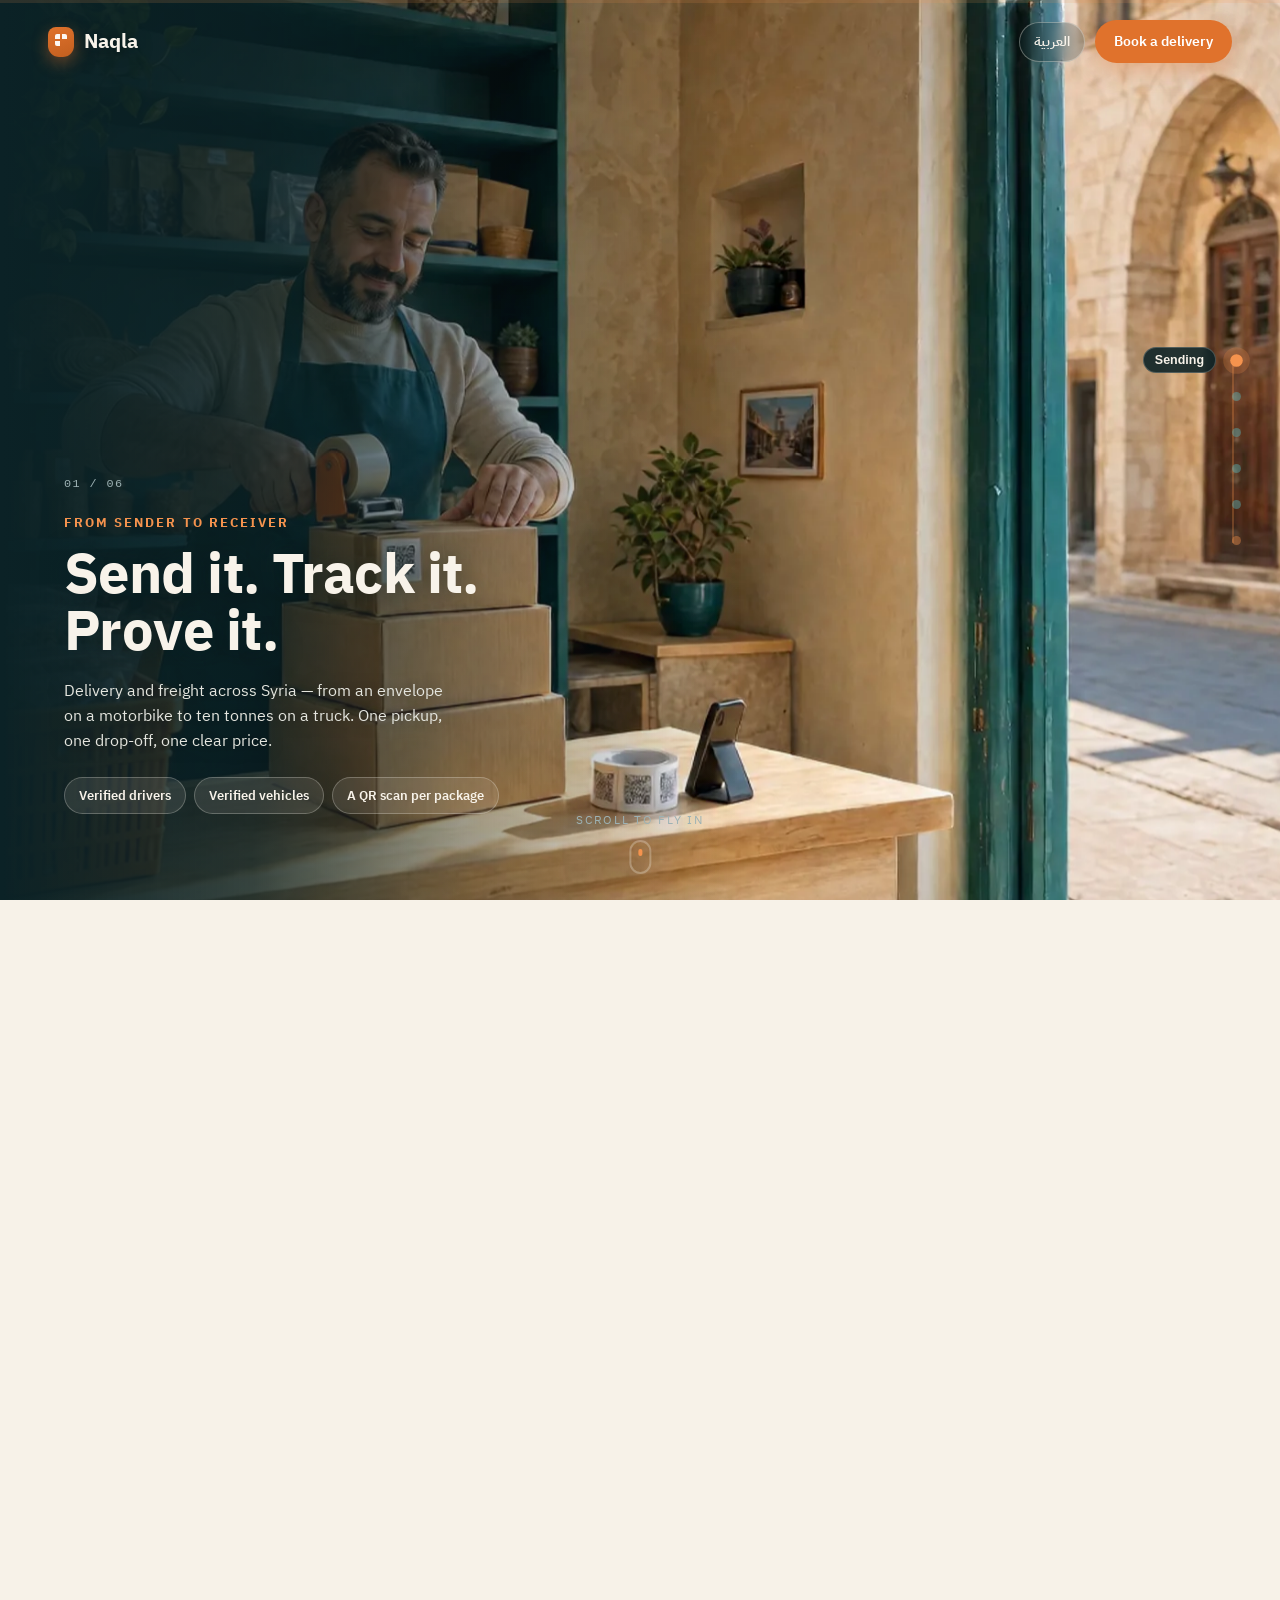
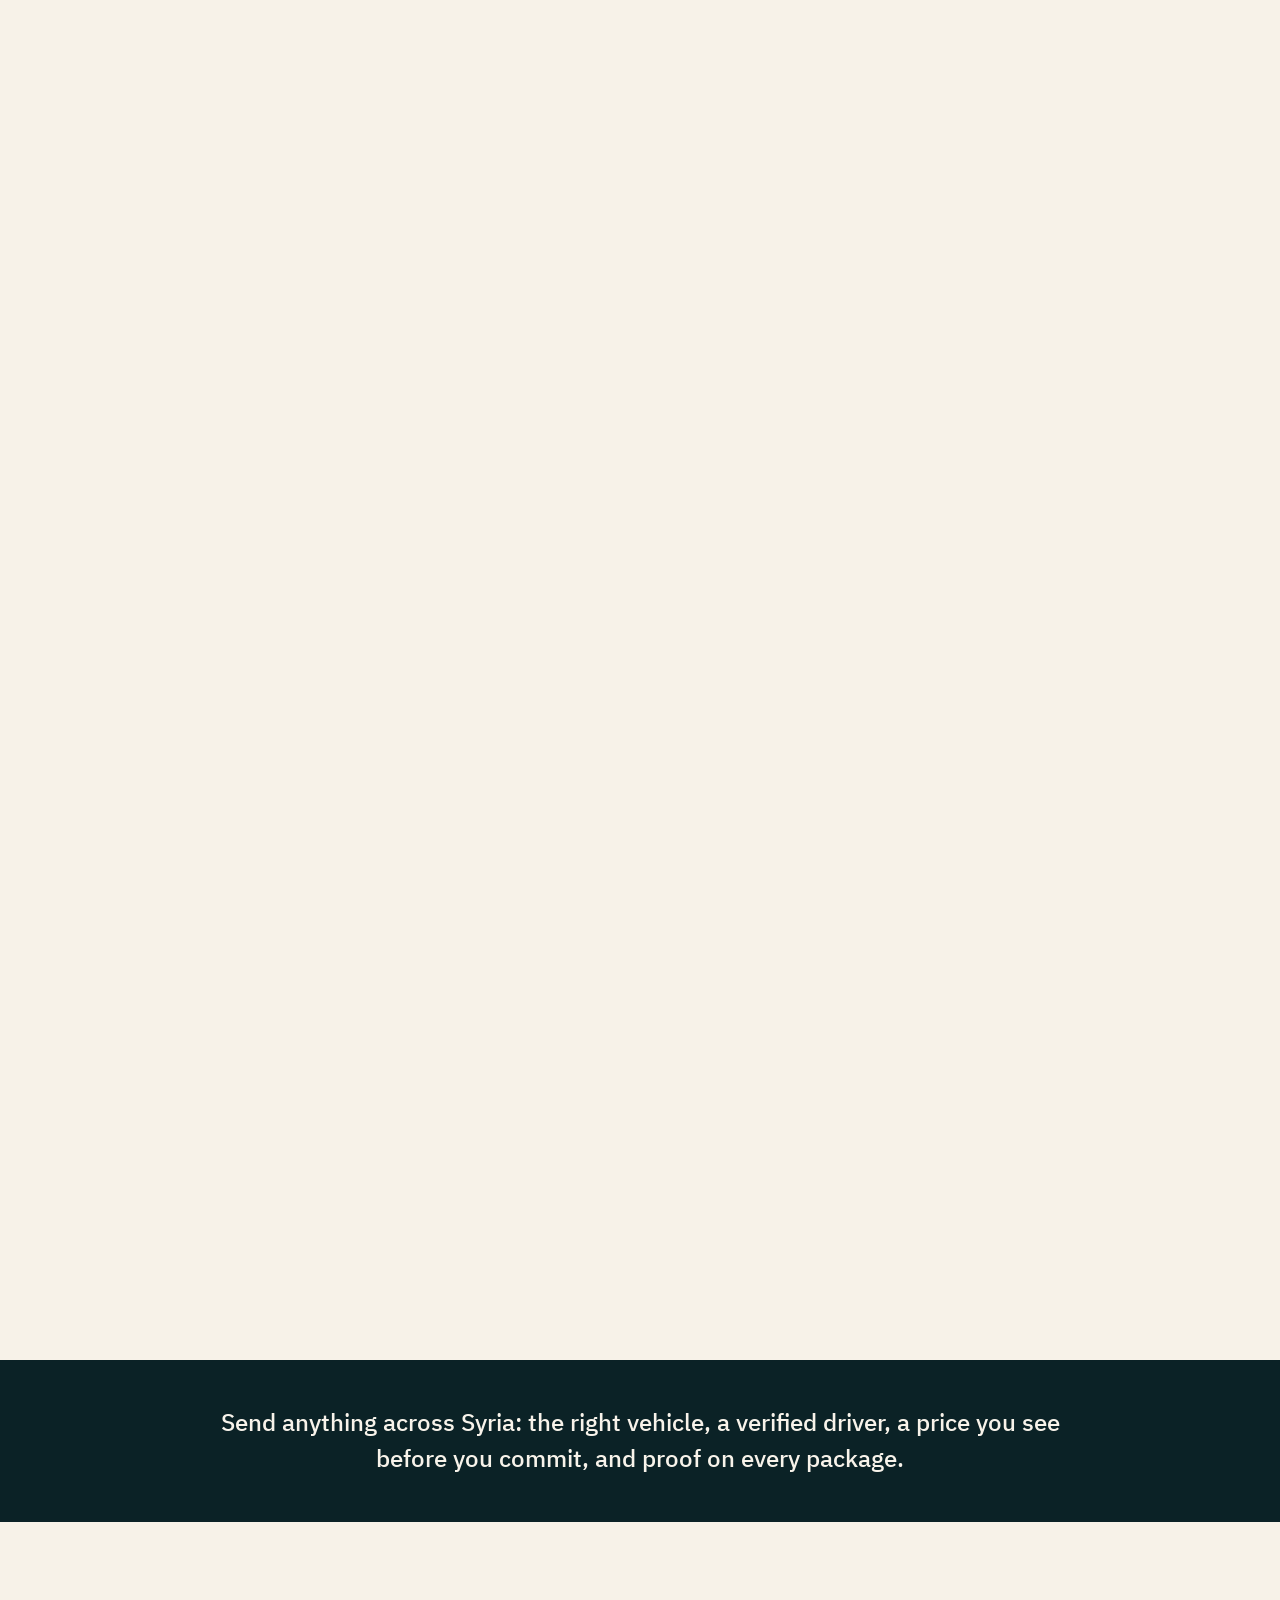
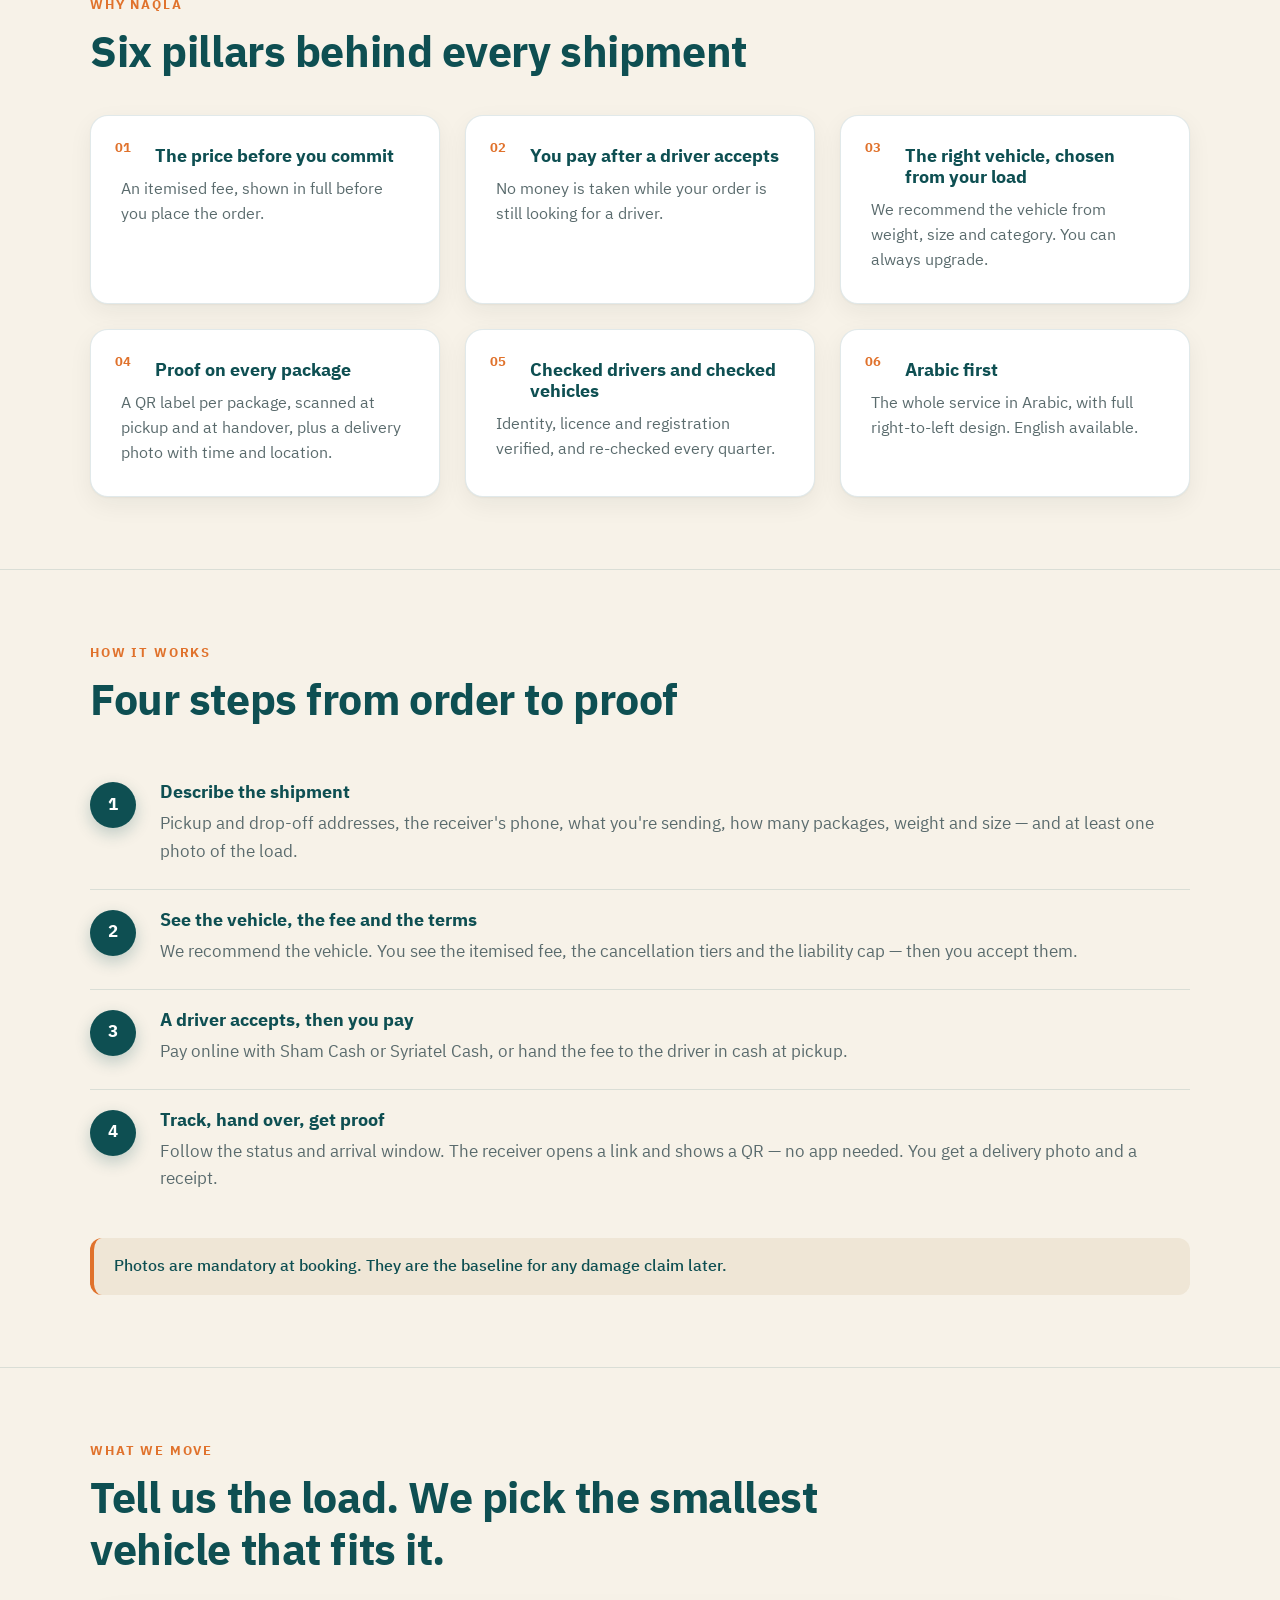
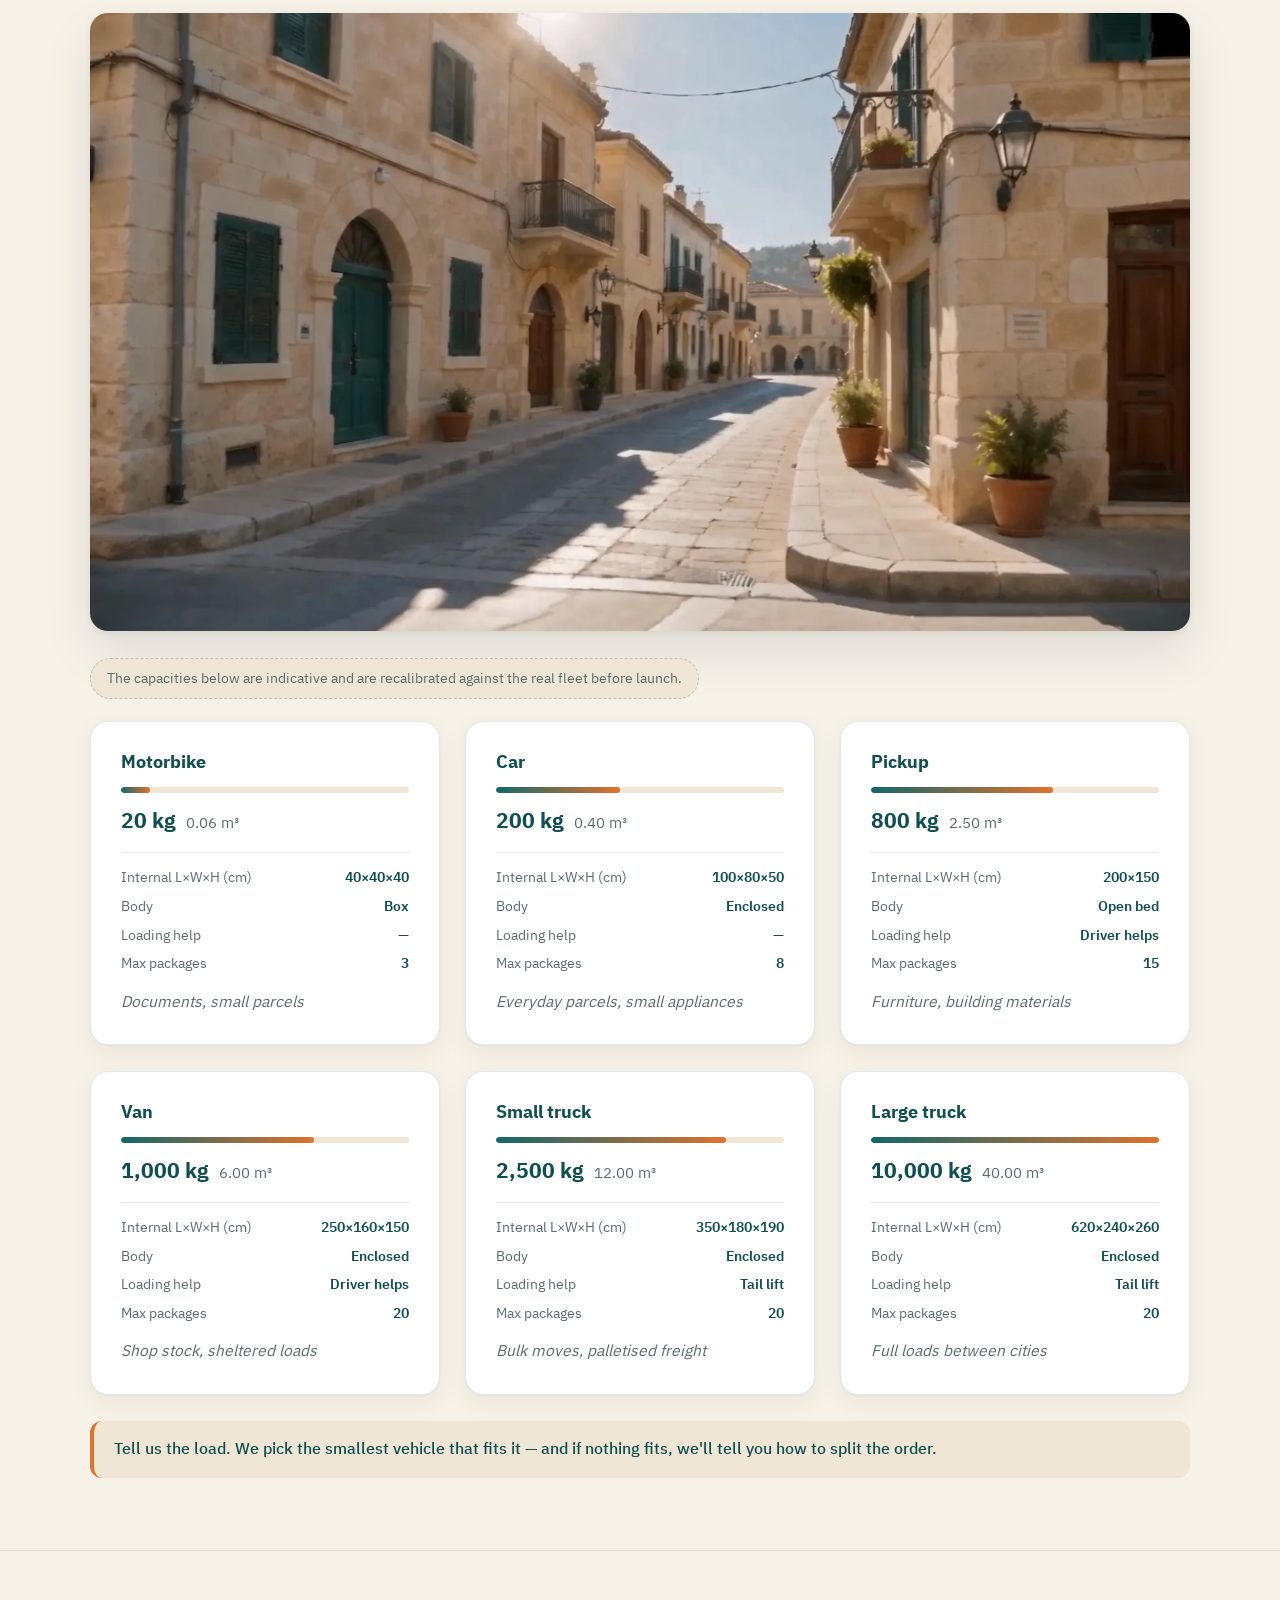
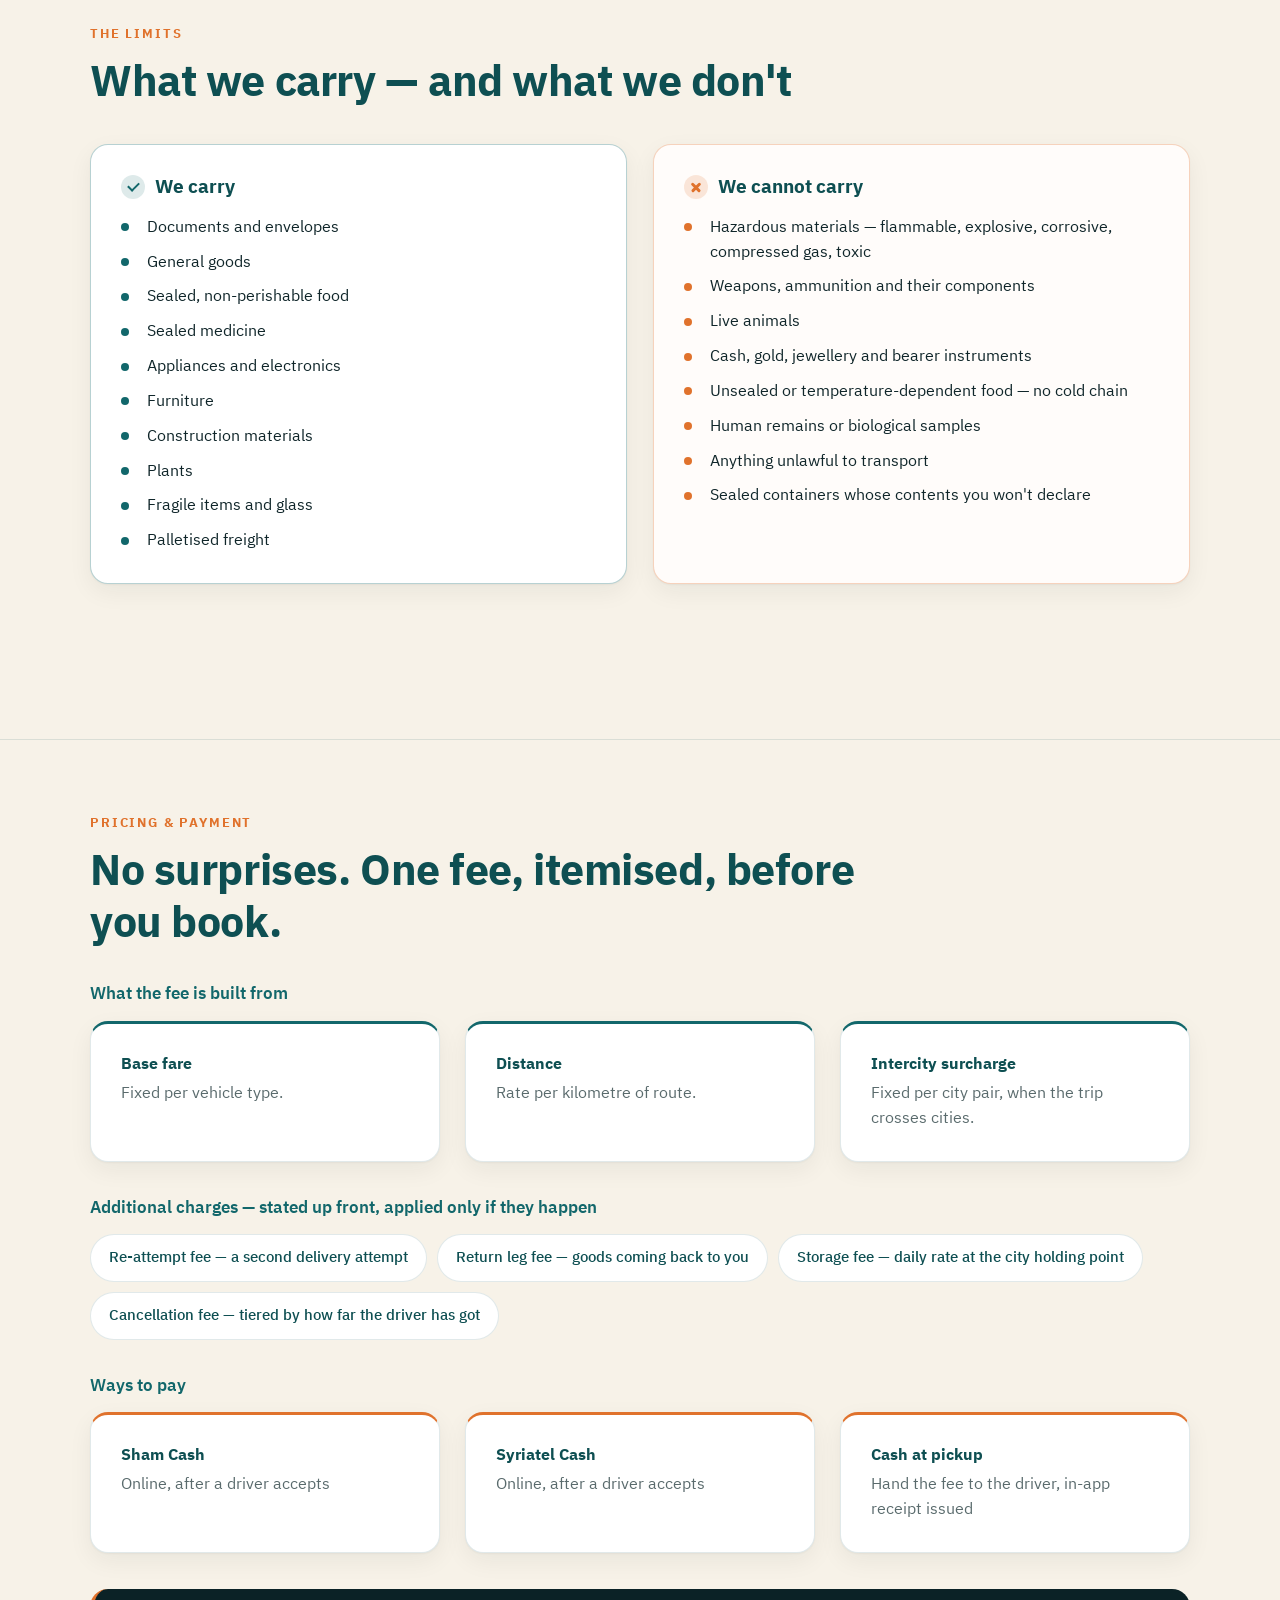
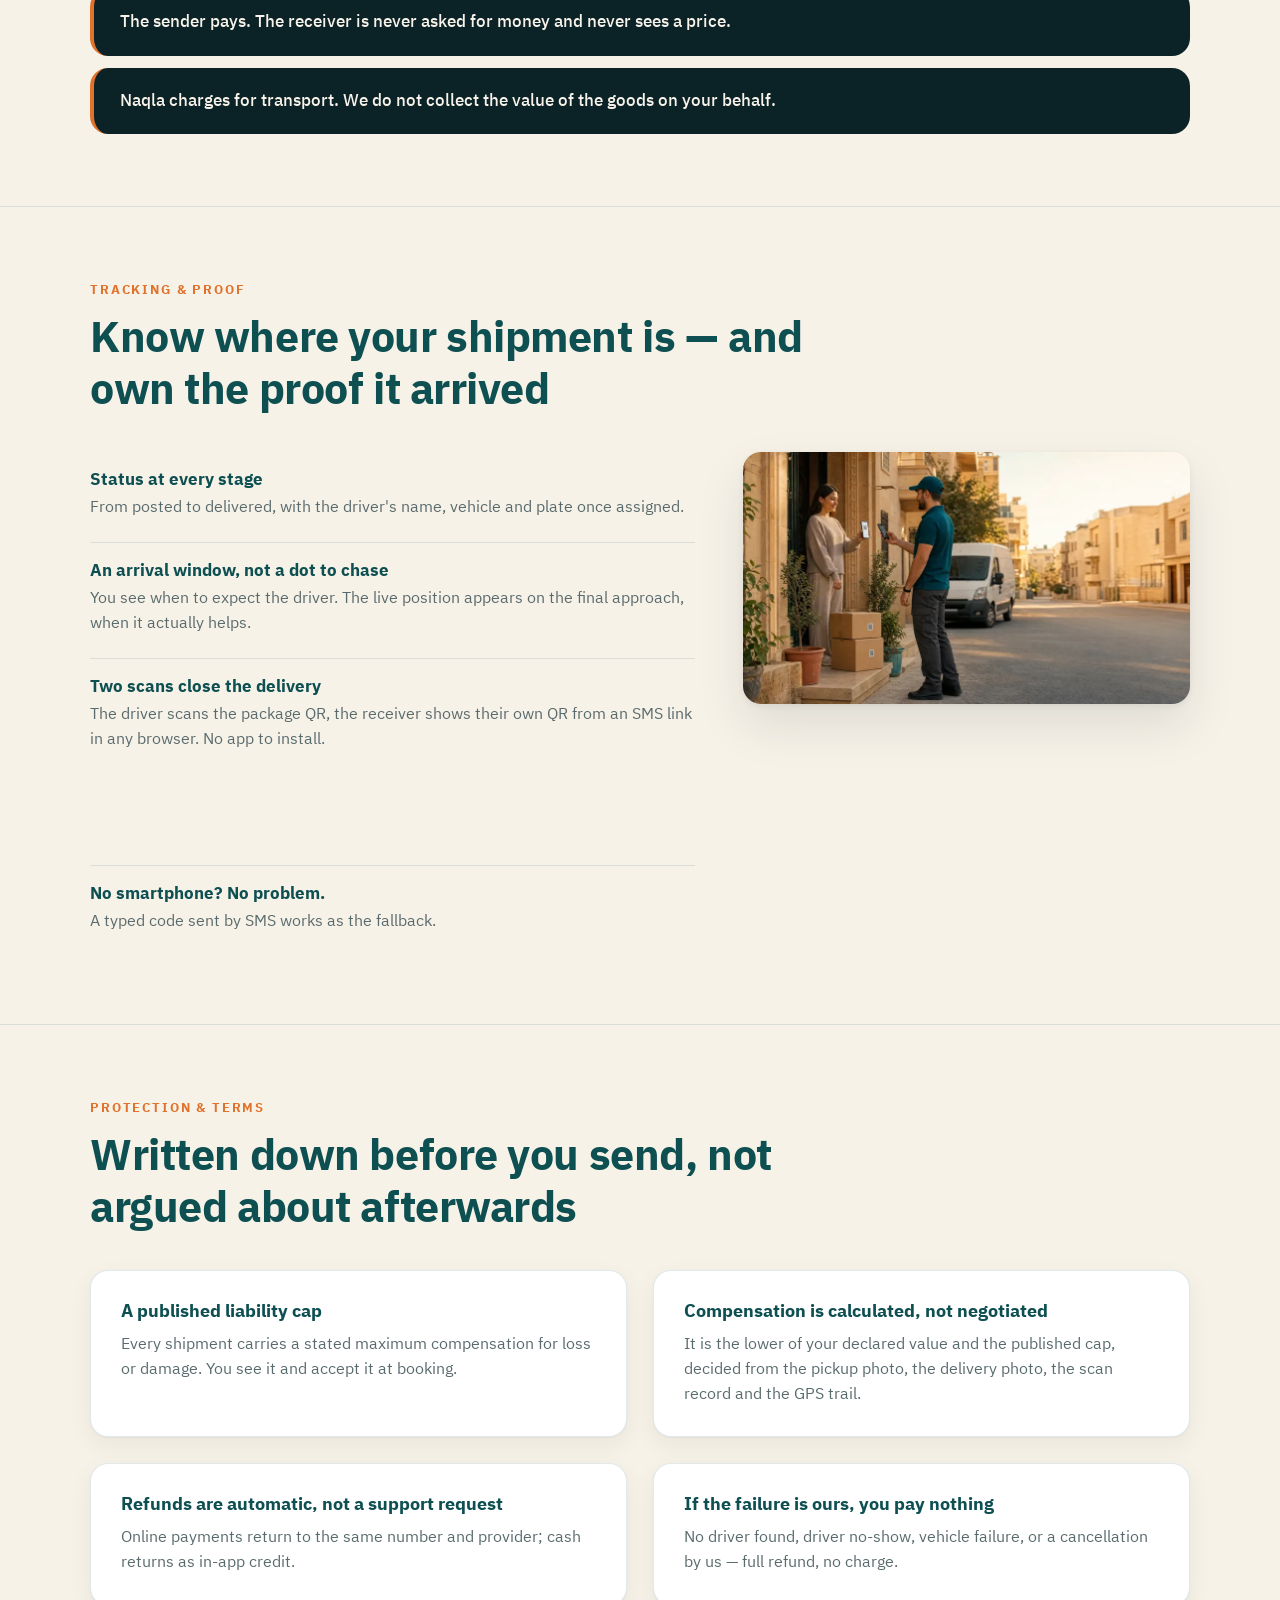
==== en/index.html @ bca96ea9 "Naqla landing page: scroll-scrubbed camera flight, ar + en Replaces the previous contents of this re" ====
<!doctype html>
<html lang="en" dir="ltr">
<head>
<meta charset="utf-8">
<meta name="viewport" content="width=device-width, initial-scale=1, viewport-fit=cover">
<title>Naqla — Delivery &amp; Freight Across Syria</title>
<meta name="description" content="Book a verified driver and the right vehicle for your load. Clear price before you commit, QR proof on every package, delivery inside the city and between cities.">
<meta name="keywords" content="delivery Syria, shipping Damascus Aleppo, freight Syria, truck rental delivery">
<meta name="theme-color" content="#0B2226">
<link rel="icon" href="../assets/img/favicon.svg" type="image/svg+xml">
<link rel="apple-touch-icon" href="../assets/img/og.jpg">
<link rel="canonical" href="https://naqla.sy/en/">
<link rel="alternate" hreflang="ar" href="https://naqla.sy/">
<link rel="alternate" hreflang="en" href="https://naqla.sy/en/">
<link rel="alternate" hreflang="x-default" href="https://naqla.sy/">
<meta property="og:type" content="website">
<meta property="og:locale" content="en_US">
<meta property="og:title" content="Naqla — Delivery &amp; Freight Across Syria">
<meta property="og:description" content="Book a verified driver and the right vehicle for your load. Clear price before you commit, QR proof on every package, delivery inside the city and between cities.">
<meta property="og:image" content="https://naqla.sy/assets/img/og.jpg">
<meta property="og:url" content="https://naqla.sy/en/">
<meta name="twitter:card" content="summary_large_image">
<link rel="preconnect" href="https://fonts.googleapis.com">
<link rel="preconnect" href="https://fonts.gstatic.com" crossorigin>
<link href="https://fonts.googleapis.com/css2?family=IBM+Plex+Sans+Arabic:wght@400;500;600;700&display=swap" rel="stylesheet">
<link rel="stylesheet" href="../assets/css/site.css?v=02b7963d">
</head>
<body>
<a class="skip" href="#details">Skip to details</a>

<header class="site-head">
  <a class="site-brand" href="#top">
    <span class="site-brand__mark" aria-hidden="true"></span>
    <span class="site-brand__name">Naqla</span>
  </a>
  <p class="site-head__actions">
    <a class="lang lang--head" href="../" lang="ar" hreflang="ar">العربية</a>
    <a class="btn btn--sm btn--accent" href="#book">Book a delivery</a>
  </p>
</header>

<div id="top"></div>
<div id="world" class="world"></div>

<main id="details">
  <p class="tagline"><span>Send anything across Syria: the right vehicle, a verified driver, a price you see before you commit, and proof on every package.</span></p>

    <section class="s s--pillars" id="pillars" aria-labelledby="pillars-title">
      <div class="wrap">
        
      <header class="s-head reveal">
        <span class="s-kicker">Why Naqla</span>
        <h2 class="s-title" id="pillars-title">Six pillars behind every shipment</h2>
      </header>
        <ol class="grid grid--3 pillars">
          
          <li class="card pillar reveal" style="--i:0">
            <span class="pillar__n">01</span>
            <h3>The price before you commit</h3>
            <p>An itemised fee, shown in full before you place the order.</p>
          </li>
          <li class="card pillar reveal" style="--i:1">
            <span class="pillar__n">02</span>
            <h3>You pay after a driver accepts</h3>
            <p>No money is taken while your order is still looking for a driver.</p>
          </li>
          <li class="card pillar reveal" style="--i:2">
            <span class="pillar__n">03</span>
            <h3>The right vehicle, chosen from your load</h3>
            <p>We recommend the vehicle from weight, size and category. You can always upgrade.</p>
          </li>
          <li class="card pillar reveal" style="--i:3">
            <span class="pillar__n">04</span>
            <h3>Proof on every package</h3>
            <p>A QR label per package, scanned at pickup and at handover, plus a delivery photo with time and location.</p>
          </li>
          <li class="card pillar reveal" style="--i:4">
            <span class="pillar__n">05</span>
            <h3>Checked drivers and checked vehicles</h3>
            <p>Identity, licence and registration verified, and re-checked every quarter.</p>
          </li>
          <li class="card pillar reveal" style="--i:5">
            <span class="pillar__n">06</span>
            <h3>Arabic first</h3>
            <p>The whole service in Arabic, with full right-to-left design. English available.</p>
          </li>
        </ol>
      </div>
    </section>

    <section class="s s--steps" id="steps" aria-labelledby="steps-title">
      <div class="wrap">
        
      <header class="s-head reveal">
        <span class="s-kicker">How it works</span>
        <h2 class="s-title" id="steps-title">Four steps from order to proof</h2>
      </header>
        <ol class="steps">
          
          <li class="step reveal" style="--i:0">
            <span class="step__n">1</span>
            <div class="step__b"><h3>Describe the shipment</h3><p>Pickup and drop-off addresses, the receiver&#39;s phone, what you&#39;re sending, how many packages, weight and size — and at least one photo of the load.</p></div>
          </li>
          <li class="step reveal" style="--i:1">
            <span class="step__n">2</span>
            <div class="step__b"><h3>See the vehicle, the fee and the terms</h3><p>We recommend the vehicle. You see the itemised fee, the cancellation tiers and the liability cap — then you accept them.</p></div>
          </li>
          <li class="step reveal" style="--i:2">
            <span class="step__n">3</span>
            <div class="step__b"><h3>A driver accepts, then you pay</h3><p>Pay online with Sham Cash or Syriatel Cash, or hand the fee to the driver in cash at pickup.</p></div>
          </li>
          <li class="step reveal" style="--i:3">
            <span class="step__n">4</span>
            <div class="step__b"><h3>Track, hand over, get proof</h3><p>Follow the status and arrival window. The receiver opens a link and shows a QR — no app needed. You get a delivery photo and a receipt.</p></div>
          </li>
        </ol>
        <p class="note reveal">Photos are mandatory at booking. They are the baseline for any damage claim later.</p>
      </div>
    </section>

    <section class="s s--fleet" id="fleet" aria-labelledby="fleet-title">
      <div class="wrap">
        
      <header class="s-head reveal">
        <span class="s-kicker">What we move</span>
        <h2 class="s-title" id="fleet-title">Tell us the load. We pick the smallest vehicle that fits it.</h2>
      </header>
        <figure class="shot reveal">
          <img src="../assets/img/fleet.webp" width="1800" height="1018" loading="lazy" decoding="async"
               alt="Naqla&#39;s six vehicle types in the fleet yard">
        </figure>
        <p class="caveat reveal">The capacities below are indicative and are recalibrated against the real fleet before launch.</p>
        <ul class="grid grid--3 fleetcards">
          
          <li class="card veh reveal" style="--i:0">
            <h3 class="veh__n">Motorbike</h3>
            <div class="veh__bar" aria-hidden="true"><span style="inline-size:10%"></span></div>
            <p class="veh__cap"><strong>20 kg</strong><span>0.06 m³</span></p>
            <dl class="veh__d">
              <dt>Internal L×W×H (cm)</dt><dd>40×40×40</dd>
              <dt>Body</dt><dd>Box</dd>
              <dt>Loading help</dt><dd>—</dd>
              <dt>Max packages</dt><dd>3</dd>
            </dl>
            <p class="veh__u">Documents, small parcels</p>
          </li>
          <li class="card veh reveal" style="--i:1">
            <h3 class="veh__n">Car</h3>
            <div class="veh__bar" aria-hidden="true"><span style="inline-size:43%"></span></div>
            <p class="veh__cap"><strong>200 kg</strong><span>0.40 m³</span></p>
            <dl class="veh__d">
              <dt>Internal L×W×H (cm)</dt><dd>100×80×50</dd>
              <dt>Body</dt><dd>Enclosed</dd>
              <dt>Loading help</dt><dd>—</dd>
              <dt>Max packages</dt><dd>8</dd>
            </dl>
            <p class="veh__u">Everyday parcels, small appliances</p>
          </li>
          <li class="card veh reveal" style="--i:2">
            <h3 class="veh__n">Pickup</h3>
            <div class="veh__bar" aria-hidden="true"><span style="inline-size:63%"></span></div>
            <p class="veh__cap"><strong>800 kg</strong><span>2.50 m³</span></p>
            <dl class="veh__d">
              <dt>Internal L×W×H (cm)</dt><dd>200×150</dd>
              <dt>Body</dt><dd>Open bed</dd>
              <dt>Loading help</dt><dd>Driver helps</dd>
              <dt>Max packages</dt><dd>15</dd>
            </dl>
            <p class="veh__u">Furniture, building materials</p>
          </li>
          <li class="card veh reveal" style="--i:3">
            <h3 class="veh__n">Van</h3>
            <div class="veh__bar" aria-hidden="true"><span style="inline-size:67%"></span></div>
            <p class="veh__cap"><strong>1,000 kg</strong><span>6.00 m³</span></p>
            <dl class="veh__d">
              <dt>Internal L×W×H (cm)</dt><dd>250×160×150</dd>
              <dt>Body</dt><dd>Enclosed</dd>
              <dt>Loading help</dt><dd>Driver helps</dd>
              <dt>Max packages</dt><dd>20</dd>
            </dl>
            <p class="veh__u">Shop stock, sheltered loads</p>
          </li>
          <li class="card veh reveal" style="--i:4">
            <h3 class="veh__n">Small truck</h3>
            <div class="veh__bar" aria-hidden="true"><span style="inline-size:80%"></span></div>
            <p class="veh__cap"><strong>2,500 kg</strong><span>12.00 m³</span></p>
            <dl class="veh__d">
              <dt>Internal L×W×H (cm)</dt><dd>350×180×190</dd>
              <dt>Body</dt><dd>Enclosed</dd>
              <dt>Loading help</dt><dd>Tail lift</dd>
              <dt>Max packages</dt><dd>20</dd>
            </dl>
            <p class="veh__u">Bulk moves, palletised freight</p>
          </li>
          <li class="card veh reveal" style="--i:5">
            <h3 class="veh__n">Large truck</h3>
            <div class="veh__bar" aria-hidden="true"><span style="inline-size:100%"></span></div>
            <p class="veh__cap"><strong>10,000 kg</strong><span>40.00 m³</span></p>
            <dl class="veh__d">
              <dt>Internal L×W×H (cm)</dt><dd>620×240×260</dd>
              <dt>Body</dt><dd>Enclosed</dd>
              <dt>Loading help</dt><dd>Tail lift</dd>
              <dt>Max packages</dt><dd>20</dd>
            </dl>
            <p class="veh__u">Full loads between cities</p>
          </li>
        </ul>
        <p class="note reveal">Tell us the load. We pick the smallest vehicle that fits it — and if nothing fits, we&#39;ll tell you how to split the order.</p>
      </div>
    </section>

    <section class="s s--carry" id="carry" aria-labelledby="carry-title">
      <div class="wrap">
        
      <header class="s-head reveal">
        <span class="s-kicker">The limits</span>
        <h2 class="s-title" id="carry-title">What we carry — and what we don&#39;t</h2>
      </header>
        <div class="two">
          <div class="card panel panel--yes reveal">
            <h3><span class="tick" aria-hidden="true"></span>We carry</h3>
            <ul><li>Documents and envelopes</li><li>General goods</li><li>Sealed, non-perishable food</li><li>Sealed medicine</li><li>Appliances and electronics</li><li>Furniture</li><li>Construction materials</li><li>Plants</li><li>Fragile items and glass</li><li>Palletised freight</li></ul>
          </div>
          <div class="card panel panel--no reveal">
            <h3><span class="cross" aria-hidden="true"></span>We cannot carry</h3>
            <ul><li>Hazardous materials — flammable, explosive, corrosive, compressed gas, toxic</li><li>Weapons, ammunition and their components</li><li>Live animals</li><li>Cash, gold, jewellery and bearer instruments</li><li>Unsealed or temperature-dependent food — no cold chain</li><li>Human remains or biological samples</li><li>Anything unlawful to transport</li><li>Sealed containers whose contents you won&#39;t declare</li></ul>
          </div>
        </div>
        <p class="note note--hard reveal">A driver may refuse prohibited goods at pickup. The refusal is recorded with a photo.</p>
      </div>
    </section>

    <section class="s s--pricing" id="pricing" aria-labelledby="pricing-title">
      <div class="wrap">
        
      <header class="s-head reveal">
        <span class="s-kicker">Pricing &amp; payment</span>
        <h2 class="s-title" id="pricing-title">No surprises. One fee, itemised, before you book.</h2>
      </header>
        <h3 class="sub reveal">What the fee is built from</h3>
        <ul class="grid grid--3">
          
          <li class="card fee reveal" style="--i:0"><h4>Base fare</h4><p>Fixed per vehicle type.</p></li>
          <li class="card fee reveal" style="--i:1"><h4>Distance</h4><p>Rate per kilometre of route.</p></li>
          <li class="card fee reveal" style="--i:2"><h4>Intercity surcharge</h4><p>Fixed per city pair, when the trip crosses cities.</p></li>
        </ul>
        <h3 class="sub reveal">Additional charges — stated up front, applied only if they happen</h3>
        <ul class="chips reveal"><li>Re-attempt fee — a second delivery attempt</li><li>Return leg fee — goods coming back to you</li><li>Storage fee — daily rate at the city holding point</li><li>Cancellation fee — tiered by how far the driver has got</li></ul>
        <h3 class="sub reveal">Ways to pay</h3>
        <ul class="grid grid--3">
          
          <li class="card pay reveal" style="--i:0"><h4>Sham Cash</h4><p>Online, after a driver accepts</p></li>
          <li class="card pay reveal" style="--i:1"><h4>Syriatel Cash</h4><p>Online, after a driver accepts</p></li>
          <li class="card pay reveal" style="--i:2"><h4>Cash at pickup</h4><p>Hand the fee to the driver, in-app receipt issued</p></li>
        </ul>
        <div class="bounds">
          <p class="bound reveal">The sender pays. The receiver is never asked for money and never sees a price.</p><p class="bound reveal">Naqla charges for transport. We do not collect the value of the goods on your behalf.</p>
        </div>
      </div>
    </section>

    <section class="s s--tracking" id="tracking" aria-labelledby="tracking-title">
      <div class="wrap">
        
      <header class="s-head reveal">
        <span class="s-kicker">Tracking &amp; proof</span>
        <h2 class="s-title" id="tracking-title">Know where your shipment is — and own the proof it arrived</h2>
      </header>
        <div class="split">
          <ul class="rows">
            
            <li class="row reveal" style="--i:0"><h3>Status at every stage</h3><p>From posted to delivered, with the driver&#39;s name, vehicle and plate once assigned.</p></li>
            <li class="row reveal" style="--i:1"><h3>An arrival window, not a dot to chase</h3><p>You see when to expect the driver. The live position appears on the final approach, when it actually helps.</p></li>
            <li class="row reveal" style="--i:2"><h3>Two scans close the delivery</h3><p>The driver scans the package QR, the receiver shows their own QR from an SMS link in any browser. No app to install.</p></li>
            <li class="row reveal" style="--i:3"><h3>A delivery photo, timestamped and located</h3><p>Kept on the order and available to you.</p></li>
            <li class="row reveal" style="--i:4"><h3>No smartphone? No problem.</h3><p>A typed code sent by SMS works as the fallback.</p></li>
          </ul>
          <figure class="shot shot--tall reveal">
            <img src="../assets/img/delivery@900.webp" width="900" height="509" loading="lazy" decoding="async"
                 alt="A receiver showing the verification code on her phone while the driver scans it at the door">
          </figure>
        </div>
      </div>
    </section>

    <section class="s s--protect" id="protection" aria-labelledby="protection-title">
      <div class="wrap">
        
      <header class="s-head reveal">
        <span class="s-kicker">Protection &amp; terms</span>
        <h2 class="s-title" id="protection-title">Written down before you send, not argued about afterwards</h2>
      </header>
        <ul class="grid grid--2">
          
          <li class="card reveal" style="--i:0"><h3>A published liability cap</h3><p>Every shipment carries a stated maximum compensation for loss or damage. You see it and accept it at booking.</p></li>
          <li class="card reveal" style="--i:1"><h3>Compensation is calculated, not negotiated</h3><p>It is the lower of your declared value and the published cap, decided from the pickup photo, the delivery photo, the scan record and the GPS trail.</p></li>
          <li class="card reveal" style="--i:2"><h3>Refunds are automatic, not a support request</h3><p>Online payments return to the same number and provider; cash returns as in-app credit.</p></li>
          <li class="card reveal" style="--i:3"><h3>If the failure is ours, you pay nothing</h3><p>No driver found, driver no-show, vehicle failure, or a cancellation by us — full refund, no charge.</p></li>
          <li class="card reveal" style="--i:4"><h3>Cancellation costs what the driver has actually done</h3><p>Nothing before a driver accepts; a low tier once he commits; the trip fee once he is on the way.</p></li>
        </ul>
        <div class="card excl reveal">
          <h3>Exclusions we state plainly</h3>
          <ul><li>Fragile items sent without declaring fragile handling</li><li>Goods on an open-bed vehicle without confirming wrapping</li><li>Goods taken from the driver anywhere other than the registered address</li><li>Consequential loss of any kind</li></ul>
        </div>
      </div>
    </section>

    <section class="s s--fails" id="fails" aria-labelledby="fails-title">
      <div class="wrap">
        
      <header class="s-head reveal">
        <span class="s-kicker">If a delivery fails</span>
        <h2 class="s-title" id="fails-title">Nothing gets stuck. You choose what happens next.</h2>
      </header>
        <ul class="grid grid--4">
          
          <li class="card reveal" style="--i:0"><h3>Re-attempt</h3><p>Another delivery attempt within the limit. A re-attempt fee applies.</p></li>
          <li class="card reveal" style="--i:1"><h3>Redirect</h3><p>A new address or a new recipient, authorised by you. Repriced if the distance changes materially.</p></li>
          <li class="card reveal" style="--i:2"><h3>Return</h3><p>The goods come back to you. A return leg fee applies and you confirm receipt with a photo.</p></li>
          <li class="card reveal" style="--i:3"><h3>Holding point</h3><p>If you can&#39;t take the goods back, they go to our holding point in the city. Daily storage applies, and the collection address and final date are stated to you in writing.</p></li>
        </ul>
        <p class="note note--hard reveal">A delivery is all or nothing. If the receiver refuses one package, the whole order goes on hold and you decide.</p>
      </div>
    </section>

    <section class="s s--biz" id="business" aria-labelledby="business-title">
      <div class="wrap">
        
      <header class="s-head reveal">
        <span class="s-kicker">For businesses</span>
        <h2 class="s-title" id="business-title">Built for shops, warehouses and traders</h2>
      </header>
        <div class="split">
          <ul class="ticks"><li class="reveal" style="--i:0">A business account with your company name on every order and receipt</li><li class="reveal" style="--i:1">Up to 20 packages in a single order, each with its own QR and its own tracked status</li><li class="reveal" style="--i:2">A saved address book — shop, warehouse, regular customers</li><li class="reveal" style="--i:3">Full order history bound to your phone number, with receipts and fee breakdowns</li><li class="reveal" style="--i:4">Your customers get status updates and a verification link without installing anything</li><li class="reveal" style="--i:5">Photo and scan evidence on every shipment — your record if a customer disputes</li></ul>
          <figure class="shot shot--tall reveal">
            <img src="../assets/img/pickup@900.webp" width="900" height="509" loading="lazy" decoding="async"
                 alt="A driver scanning package codes while collecting from a shop">
          </figure>
        </div>
        <p class="cta-row reveal"><a class="btn btn--primary" href="#book">Talk to us about volume</a></p>
      </div>
    </section>

    <section class="s s--cover" id="coverage" aria-labelledby="coverage-title">
      <div class="wrap">
        
      <header class="s-head reveal">
        <span class="s-kicker">Coverage</span>
        <h2 class="s-title" id="coverage-title">Intercity and inside the city, on the same service</h2>
      </header>
        <div class="route reveal" role="img" aria-label="Founding route: Damascus to Aleppo">
          <span class="route__city">Damascus</span>
          <span class="route__line" aria-hidden="true"><i></i></span>
          <span class="route__city">Aleppo</span>
        </div>
        <p class="lead reveal">Damascus ⇄ Aleppo is where we started.</p><p class="lead reveal">We deliver in our active cities. If your address is outside coverage, we&#39;ll tell you at once — and we record the request so we know where to open next.</p>
      </div>
    </section>

    <section class="s s--drivers" id="drivers" aria-labelledby="drivers-title">
      <div class="wrap">
        <div class="dark card">
          <header class="s-head reveal">
            <span class="s-kicker">Work with us</span>
            <h2 class="s-title" id="drivers-title">Own a vehicle? Turn it into income.</h2>
          </header>
          <ul class="ticks ticks--light"><li class="reveal" style="--i:0">Register with your phone, upload your ID, licence and vehicle registration</li><li class="reveal" style="--i:1">See the fee and your own payout before you accept a job</li><li class="reveal" style="--i:2">One wallet, one number — what you&#39;re owed and what you owe, clearly</li><li class="reveal" style="--i:3">Regular payouts on a fixed cycle</li><li class="reveal" style="--i:4">Every fee split and every adjustment visible, with the reason, in your language</li></ul>
          <p class="cta-row reveal"><a class="btn btn--accent" href="#book">Apply as a driver</a></p>
        </div>
      </div>
    </section>

    <section class="s s--faq" id="faq" aria-labelledby="faq-title">
      <div class="wrap wrap--narrow">
        
      <header class="s-head reveal">
        <span class="s-kicker">FAQ</span>
        <h2 class="s-title" id="faq-title">The questions asked before a first shipment</h2>
      </header>
        <div class="faq">
          
          <details class="qa reveal" style="--i:0">
            <summary><span>When do I pay?</span><i aria-hidden="true"></i></summary>
            <div class="qa__a"><p>After a driver accepts your order. Nothing is charged while it is still looking for a driver.</p></div>
          </details>
          <details class="qa reveal" style="--i:1">
            <summary><span>Can the receiver pay?</span><i aria-hidden="true"></i></summary>
            <div class="qa__a"><p>No. The sender always pays, and the receiver is never shown a price.</p></div>
          </details>
          <details class="qa reveal" style="--i:2">
            <summary><span>Do you collect the price of the goods from the receiver?</span><i aria-hidden="true"></i></summary>
            <div class="qa__a"><p>No. We charge for transport only.</p></div>
          </details>
          <details class="qa reveal" style="--i:3">
            <summary><span>Does the receiver need the app?</span><i aria-hidden="true"></i></summary>
            <div class="qa__a"><p>No. A link arrives by SMS and the verification QR opens in any browser.</p></div>
          </details>
          <details class="qa reveal" style="--i:4">
            <summary><span>Can I choose the vehicle myself?</span><i aria-hidden="true"></i></summary>
            <div class="qa__a"><p>We recommend it from your load. You can upgrade to a larger one; we don&#39;t offer a smaller one than the load needs.</p></div>
          </details>
          <details class="qa reveal" style="--i:5">
            <summary><span>Why are photos mandatory?</span><i aria-hidden="true"></i></summary>
            <div class="qa__a"><p>They are the agreed starting condition of your goods, and they settle damage claims fairly.</p></div>
          </details>
          <details class="qa reveal" style="--i:6">
            <summary><span>What if the receiver isn&#39;t there?</span><i aria-hidden="true"></i></summary>
            <div class="qa__a"><p>The driver waits, records the failure with a photo, and you choose: re-attempt, redirect, or return.</p></div>
          </details>
          <details class="qa reveal" style="--i:7">
            <summary><span>What if my goods are damaged?</span><i aria-hidden="true"></i></summary>
            <div class="qa__a"><p>We compare the pickup and delivery photos and the scan record, and compensate per the published policy — the lower of your declared value and the liability cap.</p></div>
          </details>
          <details class="qa reveal" style="--i:8">
            <summary><span>Can I cancel?</span><i aria-hidden="true"></i></summary>
            <div class="qa__a"><p>Yes. Free before a driver accepts; after that the fee reflects the work already done.</p></div>
          </details>
          <details class="qa reveal" style="--i:9">
            <summary><span>Is the app in Arabic?</span><i aria-hidden="true"></i></summary>
            <div class="qa__a"><p>Arabic is the default, with full right-to-left design. English is one tap away.</p></div>
          </details>
        </div>
      </div>
    </section>
</main>

    <footer class="foot" id="book">
      <div class="wrap">
        <div class="foot__top">
          <h2 class="foot__h">Your shipment is one order away.</h2>
          <p class="foot__cta">
            <a class="btn btn--accent" href="#book">Book a delivery</a>
            <a class="btn btn--ghostlight" href="#drivers">Drive with Naqla</a>
            <a class="btn btn--plain" href="#book">Talk to us</a>
          </p>
        </div>
        <nav class="foot__cols" aria-label="Site links">
          
          <div>
            <h3>Service</h3>
            <ul><li><a href="#steps">How it works</a></li><li><a href="#fleet">The fleet</a></li><li><a href="#pricing">Pricing &amp; payment</a></li><li><a href="#tracking">Tracking &amp; proof</a></li></ul>
          </div>
          <div>
            <h3>Terms</h3>
            <ul><li><a href="#protection">Protection &amp; refunds</a></li><li><a href="#carry">What we carry</a></li><li><a href="#fails">If a delivery fails</a></li><li><a href="#faq">FAQ</a></li></ul>
          </div>
          <div>
            <h3>Naqla</h3>
            <ul><li><a href="#business">For businesses</a></li><li><a href="#drivers">Drive with Naqla</a></li><li><a href="#coverage">Coverage</a></li><li><a href="#book">Talk to us</a></li></ul>
          </div>
        </nav>
        <p class="foot__note">Naqla charges for transport. We do not collect the value of the goods on your behalf.</p>
        <div class="foot__legal">
          <span>Naqla — delivery and freight across Syria.</span>
          <a class="lang" href="../" lang="ar" hreflang="ar">العربية</a>
        </div>
      </div>
    </footer>

<script id="sw-config" type="application/json">{"dir":"ltr","hint":"scroll to fly in","nav":false,"atmosphere":false,"crossfade":0.18,"diveScroll":1.5,"sections":[{"id":"sender","label":"Sending","still":"../assets/img/sender.webp","accent":"#F5934E","scroll":1.7,"linger":0.42,"eyebrow":"From sender to receiver","title":"Send it. Track it. Prove it.","body":"Delivery and freight across Syria — from an envelope on a motorbike to ten tonnes on a truck. One pickup, one drop-off, one clear price.","clip":"../assets/vid/sender.mp4","tags":["Verified drivers","Verified vehicles","A QR scan per package"]},{"id":"pickup","label":"Pickup","still":"../assets/img/pickup.webp","accent":"#5BBFC4","scroll":1.4,"linger":0.34,"eyebrow":"Photos are mandatory","title":"The price before you commit","body":"An itemised fee, shown in full before you place the order — and nothing is charged while your order is still looking for a driver.","clip":"../assets/vid/pickup.mp4","tags":["Itemised fee","Pay after a driver accepts","A photo of the load"]},{"id":"fleet","label":"The fleet","still":"../assets/img/fleet.webp","accent":"#5BBFC4","scroll":1.6,"linger":0.44,"eyebrow":"Six vehicles","title":"The right vehicle, chosen from your load","body":"We recommend the vehicle from weight, size and category — from a motorbike to a large truck. You can always upgrade.","clip":"../assets/vid/fleet.mp4","tags":["Up to 20 packages","From 20 kg to 10 tonnes"]},{"id":"route","label":"Coverage","still":"../assets/img/route.webp","accent":"#5BBFC4","scroll":1.3,"linger":0.22,"eyebrow":"Damascus ⇄ Aleppo","title":"Intercity and inside the city, one service","body":"Damascus ⇄ Aleppo is where we started. You get an arrival window, and the live position appears on the final approach, when it actually helps.","clip":"../assets/vid/route.mp4","tags":["An arrival window","Status at every stage"]},{"id":"delivery","label":"Handover","still":"../assets/img/delivery.webp","accent":"#5BBFC4","scroll":1.5,"linger":0.4,"eyebrow":"No app for the receiver","title":"Two scans close the delivery","body":"The driver scans the package QR; the receiver shows their own QR from an SMS link in any browser.","clip":"../assets/vid/delivery.mp4","tags":["A link by SMS","A typed code fallback"]},{"id":"finale","label":"The proof","still":"../assets/img/finale.webp","accent":"#F5934E","scroll":1.9,"linger":0.46,"eyebrow":"Proof on every package","title":"Your shipment is one order away","body":"A timestamped, located delivery photo, a receipt, and a published liability cap you accept before you send.","clip":"../assets/vid/finale.mp4","cta":{"primary":{"label":"Book a delivery","href":"#book"},"secondary":{"label":"Drive with Naqla","href":"#drivers"}}}],"connectors":[]}</script>
<script src="../assets/js/scrub-engine.js?v=6d616b2c"></script>
<script src="../assets/js/site.js?v=157b7c52"></script>
</body>
</html>
---- assets/css/site.css ----
/* ============================================================================
   نقلة · Naqla — landing page
   Written RTL-first: my own rules use LOGICAL properties (padding-inline,
   inset-inline-start, text-align:start…) so Arabic and English mirror for free.
   Physical [dir="rtl"] overrides appear only where they patch the scrub engine,
   whose CSS is physical (left/right) by design.
   ========================================================================== */

:root {
  /* palette — the brief's identity: deep teal, warm orange, sand beige, white */
  --teal-900: #0B2226;
  --teal-800: #0E3B3F;
  --teal-700: #0E4F52;
  --teal-600: #12676B;
  --orange:   #E0722C;
  --orange-d: #C25F1F;
  --sand:     #F7F2E8;
  --sand-2:   #EFE6D6;
  --white:    #FFFFFF;

  --ink:      #10262A;
  --ink-soft: #5A6B6D;
  --line:     rgba(14, 79, 82, .12);
  --line-2:   rgba(14, 79, 82, .22);

  --font: 'IBM Plex Sans Arabic', 'Segoe UI', Tahoma, system-ui, sans-serif;

  --r:   18px;
  --r-s: 12px;
  --shadow:   0 1px 2px rgba(11, 34, 38, .04), 0 8px 24px rgba(11, 34, 38, .06);
  --shadow-l: 0 2px 6px rgba(11, 34, 38, .06), 0 22px 48px rgba(11, 34, 38, .10);

  --wrap: 1180px;
  --gap: clamp(16px, 2vw, 26px);
  --s-pad: clamp(56px, 8vh, 104px);
}

* { box-sizing: border-box; }

html { scroll-behavior: smooth; }

body {
  margin: 0;
  background: var(--sand);
  color: var(--ink);
  font-family: var(--font);
  font-size: 17px;
  line-height: 1.6;
  -webkit-font-smoothing: antialiased;
  text-rendering: optimizeLegibility;
}

/* ---------------------------------------------------------------------------
   SCOPED RESET — deliberately NOT global.
   The scrub engine ships its own CSS inside `@layer sw`, and *unlayered* rules
   beat layered ones no matter how specific the layered one is. So a global
   `img { height:auto }` silently defeats `.sw-scene__still { height:100% }` and
   letterboxes every scene; `h1..h4 { color }` repaints the film headline;
   `p/ul { margin:0 }` eats the copy's spacing. Confining the reset to our own
   containers leaves the engine's cascade intact.

   `:where()` (not `:is()`) on BOTH halves so the whole reset weighs 0,0,0.
   With `:is(#details …)` it weighed 1,0,1 — enough to beat `.dark .s-title`
   (0,2,0) and repaint the dark panel's heading teal-on-teal. A reset must be
   the weakest thing in the file, not the strongest.
   --------------------------------------------------------------------------- */
:where(.site-head, #details, .foot) :where(h1, h2, h3, h4) {
  margin: 0; font-weight: 700; line-height: 1.2; color: var(--teal-700);
}
:where(.site-head, #details, .foot) :where(p, figure) { margin: 0; }
:where(.site-head, #details, .foot) :where(ul, ol, dl, dd) { margin: 0; padding: 0; }
:where(.site-head, #details, .foot) :where(li) { list-style: none; }
:where(.site-head, #details, .foot) :where(img) { max-inline-size: 100%; display: block; height: auto; }
:where(.site-head, #details, .foot) :where(a) { color: inherit; }

:focus-visible {
  outline: 3px solid var(--orange);
  outline-offset: 3px;
  border-radius: 4px;
}

.skip {
  position: absolute; inset-block-start: -60px; inset-inline-start: 12px; z-index: 300;
  background: var(--teal-700); color: var(--white);
  padding: 10px 18px; border-radius: 0 0 var(--r-s) var(--r-s);
  text-decoration: none; font-weight: 600;
  transition: inset-block-start .2s;
}
.skip:focus { inset-block-start: 0; }

/* ==========================================================================
   1. THE FILM  (scroll-world engine)
   ========================================================================== */

/* position+z-index makes .world a stacking context, so ALL the engine's
   position:fixed chrome (sky, stage, copy, route rail, scrollbar, hint) is
   z-contained here and the detail view below can slide cleanly over it.
   Fixed children stay viewport-positioned — only paint order is confined. */
.world { position: relative; z-index: 0; }

/* Dark film theme. These are UNLAYERED, so they beat the engine's @layer sw
   defaults regardless of injection order. --sw-bg also tints the copy scrim,
   which is what keeps the headline readable over live video. */
.sw-root {
  --sw-bg: var(--teal-900);
  --sw-ink: #F8F3EA;
  --sw-ink-soft: #9DB2B4;
  --sw-accent: var(--orange);
  --sw-font-display: var(--font);
  --sw-font-body: var(--font);
}

/* Arabic is cursive: letter-spacing severs the joins and looks broken.
   The engine letter-spaces the eyebrow and the scroll hint, so undo it here
   and re-apply only for Latin. */
[dir="rtl"] .sw-copy__eyebrow,
[dir="rtl"] .sw-hint { letter-spacing: 0; text-transform: none; }
[dir="ltr"] .sw-copy__eyebrow { letter-spacing: .16em; }

/* Mirror the engine's physical layout for RTL: copy + scrim to the right,
   route rail to the left so it never sits under the text column. */
[dir="rtl"] .sw-copy { left: auto; right: clamp(18px, 5vw, 64px); }
[dir="rtl"] .sw-copylayer::before {
  left: auto; right: 0;
  background: linear-gradient(270deg, var(--sw-bg) 0%,
    color-mix(in srgb, var(--sw-bg) 82%, transparent) 34%,
    color-mix(in srgb, var(--sw-bg) 40%, transparent) 62%, transparent 100%);
}
[dir="rtl"] .sw-route { right: auto; left: clamp(14px, 2.4vw, 30px); }
[dir="rtl"] .sw-route__label { right: auto; left: 24px; transform: translateY(-50%) translateX(-6px); }
[dir="rtl"] .sw-route__dot:hover .sw-route__label,
[dir="rtl"] .sw-route__dot.is-active .sw-route__label { transform: translateY(-50%) translateX(0); }

/* The route rail's hover/active label is near-white by default (it assumes a
   light page). On the dark film that put light-on-light text in an invisible
   pill — restate it as a dark chip. */
.sw-route__label {
  color: #F8F3EA;
  background: rgba(11, 34, 38, .88);
  border-color: rgba(248, 243, 234, .22);
}

/* "01 / 06" is Latin digits inside an RTL paragraph, so bidi reorders it to read
   "06 / 01". Isolating it as LTR keeps the pair in authored order while the
   element itself still flows from the inline start. */
[dir="rtl"] .sw-copy__num { direction: ltr; unicode-bidi: isolate; }

/* The engine's tag pills and buttons assume a light background; restate them
   for the dark film so they read as glass rather than mud. */
.sw-copy__tags li {
  color: #F8F3EA;
  background: rgba(248, 243, 234, .10);
  border-color: rgba(248, 243, 234, .26);
  backdrop-filter: blur(6px);
}
.sw-btn--primary { background: var(--orange); color: #fff; }
.sw-btn--ghost { color: #F8F3EA; border-color: rgba(248, 243, 234, .42); }
.sw-copy__title { text-shadow: 0 2px 26px rgba(11, 34, 38, .55); }
.sw-copy__body { text-shadow: 0 1px 16px rgba(11, 34, 38, .6); }

@media (max-width: 860px) {
  /* Mobile scrim is a bottom-up gradient in the engine; it's direction-neutral,
     so only the copy inset needs mirroring. */
  [dir="rtl"] .sw-copy { right: clamp(18px, 5vw, 64px); left: clamp(18px, 5vw, 64px); }
  [dir="rtl"] .sw-copylayer::before { background: linear-gradient(0deg, var(--sw-bg) 8%,
      color-mix(in srgb, var(--sw-bg) 70%, transparent) 46%, transparent 100%); }
}

/* ==========================================================================
   2. PERSISTENT HEADER
   ========================================================================== */

.site-head {
  position: fixed; inset-block-start: 0; inset-inline: 0; z-index: 100;
  display: flex; align-items: center; justify-content: space-between;
  gap: 16px;
  padding: clamp(12px, 2vw, 20px) clamp(16px, 4vw, 48px);
  padding-block-start: max(clamp(12px, 2vw, 20px), env(safe-area-inset-top));
}
.site-brand { display: flex; align-items: center; gap: 10px; text-decoration: none; }
.site-brand__mark {
  inline-size: 26px; block-size: 30px; border-radius: 8px 8px 11px 11px;
  background: linear-gradient(160deg, var(--orange), var(--orange-d));
  box-shadow: 0 6px 16px rgba(224, 114, 44, .42);
  position: relative; flex: none;
}
/* the QR-label motif that runs through the whole film */
.site-brand__mark::after {
  content: ""; position: absolute; inset-block-start: 7px; inset-inline-start: 7px;
  inline-size: 12px; block-size: 12px; border-radius: 2px;
  background:
    linear-gradient(#fff 0 0) 0 0 / 5px 5px no-repeat,
    linear-gradient(#fff 0 0) 100% 0 / 5px 5px no-repeat,
    linear-gradient(#fff 0 0) 0 100% / 5px 5px no-repeat;
  opacity: .95;
}
.site-brand__name { font-weight: 700; font-size: 1.22rem; color: #F8F3EA; text-shadow: 0 2px 14px rgba(11,34,38,.5); }
.site-head__actions { display: flex; align-items: center; gap: 10px; }

.lang {
  text-decoration: none; font-weight: 600; font-size: .86rem;
  padding: 8px 14px; border-radius: 999px;
  color: #F8F3EA; border: 1px solid rgba(248, 243, 234, .34);
  backdrop-filter: blur(8px); background: rgba(11, 34, 38, .22);
}
.lang:hover { background: rgba(248, 243, 234, .16); }

/* The header floats over the dark film (light text), then travels over the light
   detail view — where light-on-sand made the brand name invisible. site.js adds
   .is-solid once the film has scrolled past, flipping it to a frosted light bar. */
.site-head {
  transition: background .3s ease, box-shadow .3s ease, border-color .3s ease;
  border-block-end: 1px solid transparent;
}
.site-head.is-solid {
  background: rgba(247, 242, 232, .88);
  backdrop-filter: blur(14px) saturate(1.2);
  border-block-end-color: var(--line);
  box-shadow: 0 6px 24px rgba(11, 34, 38, .06);
}
.site-head.is-solid .site-brand__name { color: var(--teal-700); text-shadow: none; }
.site-head.is-solid .lang {
  color: var(--teal-700); border-color: var(--line-2); background: transparent;
}
.site-head.is-solid .lang:hover { background: var(--sand-2); }

.btn {
  display: inline-block; text-decoration: none; font-weight: 600;
  padding: 13px 26px; border-radius: 999px; border: 1.5px solid transparent;
  transition: transform .2s, background .2s, box-shadow .2s;
  white-space: nowrap;
}
.btn:hover { transform: translateY(-2px); }
.btn--sm { padding: 9px 18px; font-size: .9rem; }
.btn--primary { background: var(--teal-700); color: var(--white); box-shadow: 0 8px 22px rgba(14, 79, 82, .26); }
.btn--primary:hover { background: var(--teal-600); }
.btn--accent { background: var(--orange); color: var(--white); box-shadow: 0 8px 22px rgba(224, 114, 44, .34); }
.btn--accent:hover { background: var(--orange-d); }
.btn--ghostlight { color: #F8F3EA; border-color: rgba(248, 243, 234, .44); }
.btn--ghostlight:hover { background: rgba(248, 243, 234, .12); }
.btn--plain { color: #F8F3EA; opacity: .82; padding-inline: 8px; }
.btn--plain:hover { opacity: 1; }

/* ==========================================================================
   3. DETAIL VIEW
   ========================================================================== */

#details, .foot { position: relative; z-index: 10; }
#details { background: var(--sand); border-start-start-radius: 0; }

.wrap { max-inline-size: var(--wrap); margin-inline: auto; padding-inline: clamp(16px, 5vw, 40px); }
.wrap--narrow { max-inline-size: 820px; }

.s { padding-block: var(--s-pad); }
.s + .s { border-block-start: 1px solid var(--line); }

/* the positioning line, lifted straight off the film into the page */
.tagline {
  background: var(--teal-900); color: #F8F3EA;
  padding-block: clamp(28px, 5vh, 52px); padding-inline: clamp(16px, 5vw, 40px);
  text-align: center;
}
.tagline span {
  display: block; max-inline-size: 900px; margin-inline: auto;
  font-size: clamp(1.05rem, 2.1vw, 1.5rem); font-weight: 500; line-height: 1.5;
}

.s-head { margin-block-end: clamp(28px, 4vh, 46px); max-inline-size: 780px; }
.s-kicker {
  display: block; color: var(--orange); font-weight: 700; font-size: .82rem;
  margin-block-end: 12px;
}
[dir="ltr"] .s-kicker { text-transform: uppercase; letter-spacing: .14em; }
.s-title { font-size: clamp(1.7rem, 3.5vw, 2.7rem); letter-spacing: -.01em; }
.sub {
  font-size: 1.05rem; color: var(--teal-600); margin-block: clamp(30px, 4vh, 44px) 16px;
  font-weight: 600;
}
.lead { font-size: clamp(1rem, 1.6vw, 1.16rem); color: var(--ink-soft); max-inline-size: 68ch; margin-block-start: 14px; }

.grid { display: grid; gap: var(--gap); }
.grid--2 { grid-template-columns: repeat(2, 1fr); }
.grid--3 { grid-template-columns: repeat(3, 1fr); }
.grid--4 { grid-template-columns: repeat(4, 1fr); }

.card {
  background: var(--white); border: 1px solid var(--line);
  border-radius: var(--r); padding: clamp(20px, 2.4vw, 30px);
  box-shadow: var(--shadow);
  transition: transform .25s, box-shadow .25s;
}
.card h3 { font-size: 1.1rem; margin-block-end: 10px; }
.card h4 { font-size: 1.02rem; margin-block-end: 8px; }
.card p { color: var(--ink-soft); font-size: .97rem; }

/* pillars */
.pillar { position: relative; padding-block-start: 30px; }
.pillar:hover { transform: translateY(-4px); box-shadow: var(--shadow-l); }
/* Index sits at the inline START so it leads the heading in reading order —
   right in Arabic, left in English — with the title padded clear of it. */
.pillar__n {
  position: absolute; inset-block-start: 22px; inset-inline-start: 24px;
  font-size: .8rem; font-weight: 700; color: var(--orange);
  font-variant-numeric: tabular-nums;
}
.pillar h3 { padding-inline-start: 34px; }

/* steps */
.steps { display: grid; gap: 4px; }
.step { display: flex; gap: clamp(14px, 2vw, 24px); align-items: flex-start; padding-block: 20px; position: relative; }
.step + .step { border-block-start: 1px solid var(--line); }
.step__n {
  flex: none; inline-size: 46px; block-size: 46px; border-radius: 50%;
  display: grid; place-items: center; font-weight: 700; font-size: 1.05rem;
  background: var(--teal-700); color: var(--white);
  box-shadow: 0 6px 16px rgba(14, 79, 82, .24);
}
.step__b h3 { font-size: 1.14rem; margin-block-end: 6px; }
.step__b p { color: var(--ink-soft); }

.note {
  margin-block-start: 26px; padding: 16px 20px;
  background: var(--sand-2); border-radius: var(--r-s);
  border-inline-start: 4px solid var(--orange);
  color: var(--teal-700); font-weight: 500; font-size: .97rem;
}
.note--hard { background: #FBEFE4; }
.caveat {
  margin-block-end: 22px; font-size: .9rem; color: var(--ink-soft);
  display: inline-block; padding: 8px 16px; border-radius: 999px;
  background: var(--sand-2); border: 1px dashed var(--line-2);
}

/* imagery */
.shot { margin: 0 0 clamp(22px, 3vh, 34px); border-radius: var(--r); overflow: hidden; box-shadow: var(--shadow-l); }
.shot img { inline-size: 100%; }
.shot--tall { margin: 0; }

.split { display: grid; grid-template-columns: 1.15fr .85fr; gap: clamp(24px, 4vw, 48px); align-items: start; }

/* fleet */
.veh__n { font-size: 1.16rem; }
.veh__bar { block-size: 6px; border-radius: 999px; background: var(--sand-2); margin-block: 14px 12px; overflow: hidden; }
.veh__bar span { display: block; block-size: 100%; border-radius: 999px; background: linear-gradient(90deg, var(--teal-600), var(--orange)); }
[dir="rtl"] .veh__bar span { background: linear-gradient(270deg, var(--teal-600), var(--orange)); }
.veh__cap { display: flex; align-items: baseline; gap: 10px; margin-block-end: 14px; }
.veh__cap strong { font-size: 1.3rem; color: var(--teal-700); font-variant-numeric: tabular-nums; }
.veh__cap span { color: var(--ink-soft); font-size: .92rem; }
.veh__d { display: grid; grid-template-columns: auto 1fr; gap: 6px 14px; font-size: .88rem; border-block-start: 1px solid var(--line); padding-block-start: 14px; }
.veh__d dt { color: var(--ink-soft); }
.veh__d dd { text-align: end; font-weight: 600; color: var(--teal-700); font-variant-numeric: tabular-nums; }
.veh__u { margin-block-start: 14px; font-size: .92rem; color: var(--ink-soft); font-style: italic; }

/* carry / cannot carry */
.two { display: grid; grid-template-columns: repeat(2, 1fr); gap: var(--gap); }
.panel h3 { display: flex; align-items: center; gap: 10px; font-size: 1.18rem; margin-block-end: 16px; }
.panel ul { display: grid; gap: 10px; }
.panel li { position: relative; padding-inline-start: 26px; font-size: .97rem; color: var(--ink); }
.panel li::before {
  content: ""; position: absolute; inset-inline-start: 0; inset-block-start: .55em;
  inline-size: 8px; block-size: 8px; border-radius: 50%;
}
.panel--yes { border-color: rgba(18, 103, 107, .3); }
.panel--yes li::before { background: var(--teal-600); }
.panel--no { background: #FFFCFA; border-color: rgba(224, 114, 44, .3); }
.panel--no li::before { background: var(--orange); }
.tick, .cross { inline-size: 24px; block-size: 24px; border-radius: 50%; flex: none; position: relative; }
.tick { background: rgba(18, 103, 107, .14); }
.tick::after {
  content: ""; position: absolute; inset-block-start: 7px; inset-inline-start: 7px;
  inline-size: 9px; block-size: 5px;
  border-inline-start: 2.5px solid var(--teal-600); border-block-end: 2.5px solid var(--teal-600);
  transform: rotate(-45deg);
}
.cross { background: rgba(224, 114, 44, .16); }
.cross::before, .cross::after {
  content: ""; position: absolute; inset-block-start: 11px; inset-inline-start: 6px;
  inline-size: 12px; block-size: 2.5px; background: var(--orange); border-radius: 2px;
}
.cross::before { transform: rotate(45deg); }
.cross::after { transform: rotate(-45deg); }

/* pricing */
.chips { display: flex; flex-wrap: wrap; gap: 10px; }
.chips li {
  background: var(--white); border: 1px solid var(--line);
  padding: 11px 18px; border-radius: 999px; font-size: .93rem; color: var(--teal-700);
  font-weight: 500;
}
.fee, .pay { border-block-start: 3px solid var(--teal-600); }
.pay { border-block-start-color: var(--orange); }
.bounds { display: grid; gap: 12px; margin-block-start: clamp(30px, 4vh, 44px); }
.bound {
  background: var(--teal-900); color: #F8F3EA; border-radius: var(--r);
  padding: 20px 26px; font-size: 1.04rem; font-weight: 500;
  border-inline-start: 4px solid var(--orange);
}

/* tracking */
.rows { display: grid; gap: 4px; }
.row { padding-block: 18px; }
.row + .row { border-block-start: 1px solid var(--line); }
.row h3 { font-size: 1.06rem; margin-block-end: 5px; }
.row p { color: var(--ink-soft); font-size: .97rem; }

/* protection exclusions */
.excl { margin-block-start: var(--gap); background: var(--sand-2); border-style: dashed; box-shadow: none; }
.excl h3 { font-size: 1.02rem; margin-block-end: 12px; }
.excl ul { display: grid; gap: 8px; }
.excl li { position: relative; padding-inline-start: 22px; font-size: .95rem; color: var(--ink-soft); }
.excl li::before {
  content: ""; position: absolute; inset-inline-start: 0; inset-block-start: .62em;
  inline-size: 10px; block-size: 2px; background: var(--line-2);
}

/* business + drivers lists */
.ticks { display: grid; gap: 14px; }
.ticks li { position: relative; padding-inline-start: 34px; font-size: 1.01rem; }
.ticks li::before {
  content: ""; position: absolute; inset-inline-start: 0; inset-block-start: .18em;
  inline-size: 20px; block-size: 20px; border-radius: 50%;
  background: rgba(18, 103, 107, .14);
}
.ticks li::after {
  content: ""; position: absolute; inset-inline-start: 6px; inset-block-start: .48em;
  inline-size: 8px; block-size: 4px;
  border-inline-start: 2px solid var(--teal-600); border-block-end: 2px solid var(--teal-600);
  transform: rotate(-45deg);
}
.cta-row { margin-block-start: clamp(26px, 4vh, 38px); display: flex; gap: 12px; flex-wrap: wrap; }

.dark {
  background: var(--teal-800); border-color: transparent; color: #F8F3EA;
  padding: clamp(30px, 5vw, 60px);
}
.dark .s-title, .dark h3 { color: #F8F3EA; }
.dark .s-head { margin-block-end: 26px; }
.ticks--light li::before { background: rgba(248, 243, 234, .16); }
.ticks--light li::after { border-color: var(--orange); }

/* coverage route */
.route { display: flex; align-items: center; gap: clamp(12px, 2.4vw, 26px); margin-block-end: 22px; flex-wrap: wrap; }
.route__city {
  font-weight: 700; font-size: clamp(1.1rem, 2.4vw, 1.6rem); color: var(--teal-700);
  background: var(--white); border: 1px solid var(--line); box-shadow: var(--shadow);
  padding: 12px 26px; border-radius: 999px;
}
.route__line { flex: 1 1 90px; min-inline-size: 90px; block-size: 2px; background: var(--line-2); position: relative; border-radius: 2px; }
.route__line i {
  position: absolute; inset-block-start: -4px; inset-inline-start: 0;
  inline-size: 10px; block-size: 10px; border-radius: 50%; background: var(--orange);
  animation: run 3.4s ease-in-out infinite;
}
@keyframes run { 0% { inset-inline-start: 0; } 50% { inset-inline-start: calc(100% - 10px); } 100% { inset-inline-start: 0; } }

/* faq — native <details> so it works with zero JS */
.faq { display: grid; gap: 10px; }
.qa { background: var(--white); border: 1px solid var(--line); border-radius: var(--r-s); overflow: hidden; }
.qa summary {
  cursor: pointer; list-style: none; display: flex; align-items: center; gap: 14px;
  justify-content: space-between; padding: 18px 22px;
  font-weight: 600; color: var(--teal-700); font-size: 1.02rem;
}
.qa summary::-webkit-details-marker { display: none; }
.qa summary:hover { background: var(--sand); }
.qa summary i {
  flex: none; inline-size: 22px; block-size: 22px; position: relative;
  border-radius: 50%; background: var(--sand-2); transition: background .2s, transform .25s;
}
.qa summary i::before, .qa summary i::after {
  content: ""; position: absolute; background: var(--teal-600); border-radius: 2px;
  inset-block-start: 50%; inset-inline-start: 50%; transform: translate(-50%, -50%);
}
.qa summary i::before { inline-size: 10px; block-size: 2px; }
.qa summary i::after { inline-size: 2px; block-size: 10px; transition: opacity .2s; }
.qa[open] summary i { background: var(--orange); transform: rotate(180deg); }
.qa[open] summary i::before { background: #fff; }
.qa[open] summary i::after { opacity: 0; }
.qa__a { padding: 0 22px 20px; }
.qa__a p { color: var(--ink-soft); }

/* footer */
.foot { background: var(--teal-900); color: #F8F3EA; padding-block: clamp(52px, 8vh, 92px) 34px; }
.foot__top { display: flex; align-items: center; justify-content: space-between; gap: 26px; flex-wrap: wrap; padding-block-end: clamp(34px, 5vh, 54px); }
.foot__h { color: #F8F3EA; font-size: clamp(1.6rem, 3.6vw, 2.6rem); max-inline-size: 22ch; }
.foot__cta { display: flex; gap: 12px; flex-wrap: wrap; align-items: center; }
.foot__cols {
  display: grid; grid-template-columns: repeat(3, 1fr); gap: var(--gap);
  border-block-start: 1px solid rgba(248, 243, 234, .14); padding-block: clamp(30px, 4vh, 44px);
}
.foot__cols h3 { color: #F8F3EA; font-size: .96rem; margin-block-end: 14px; opacity: .95; }
.foot__cols ul { display: grid; gap: 9px; }
.foot__cols a { color: rgba(248, 243, 234, .68); text-decoration: none; font-size: .94rem; }
.foot__cols a:hover { color: #F8F3EA; }
.foot__note {
  background: rgba(248, 243, 234, .07); border-inline-start: 3px solid var(--orange);
  padding: 14px 20px; border-radius: var(--r-s); font-size: .95rem; color: rgba(248, 243, 234, .82);
}
.foot__legal {
  display: flex; align-items: center; justify-content: space-between; gap: 16px; flex-wrap: wrap;
  border-block-start: 1px solid rgba(248, 243, 234, .14);
  margin-block-start: clamp(26px, 4vh, 38px); padding-block-start: 22px;
  font-size: .9rem; color: rgba(248, 243, 234, .6);
}

/* ==========================================================================
   4. REVEAL — gated on .js-reveal so a no-JS visitor sees everything
   ========================================================================== */
.js-reveal .reveal { opacity: 0; transform: translateY(16px); }
.js-reveal .reveal.in {
  opacity: 1; transform: none;
  transition: opacity .65s cubic-bezier(.22, .8, .3, 1), transform .65s cubic-bezier(.22, .8, .3, 1);
  transition-delay: calc(var(--i, 0) * 55ms);
}

/* ==========================================================================
   5. RESPONSIVE
   ========================================================================== */
@media (max-width: 980px) {
  .grid--3, .grid--4 { grid-template-columns: repeat(2, 1fr); }
  .split { grid-template-columns: 1fr; }
  .split .shot--tall { order: -1; }
}
@media (max-width: 700px) {
  body { font-size: 16px; }
  .grid--2, .grid--3, .grid--4, .two, .foot__cols { grid-template-columns: 1fr; }
  .site-brand__name { font-size: 1.08rem; }
  .step { gap: 14px; }
  .step__n { inline-size: 38px; block-size: 38px; font-size: .95rem; }
  .foot__top { display: block; }
  .foot__cta { margin-block-start: 24px; }
  .veh__d dd { text-align: end; }
}
/* Very narrow: the header CTA is the first thing to cost us the brand name. */
@media (max-width: 420px) {
  .site-head { padding-inline: 14px; gap: 8px; }
  .btn--sm { padding: 8px 13px; font-size: .84rem; }
  .lang { padding: 7px 11px; font-size: .8rem; }
}

/* ==========================================================================
   6. REDUCED MOTION — the engine already falls back to stills; kill the rest
   ========================================================================== */
@media (prefers-reduced-motion: reduce) {
  html { scroll-behavior: auto; }
  .js-reveal .reveal { opacity: 1; transform: none; transition: none; }
  .route__line i { animation: none; }
  .btn:hover, .pillar:hover { transform: none; }
  .card { transition: none; }
}
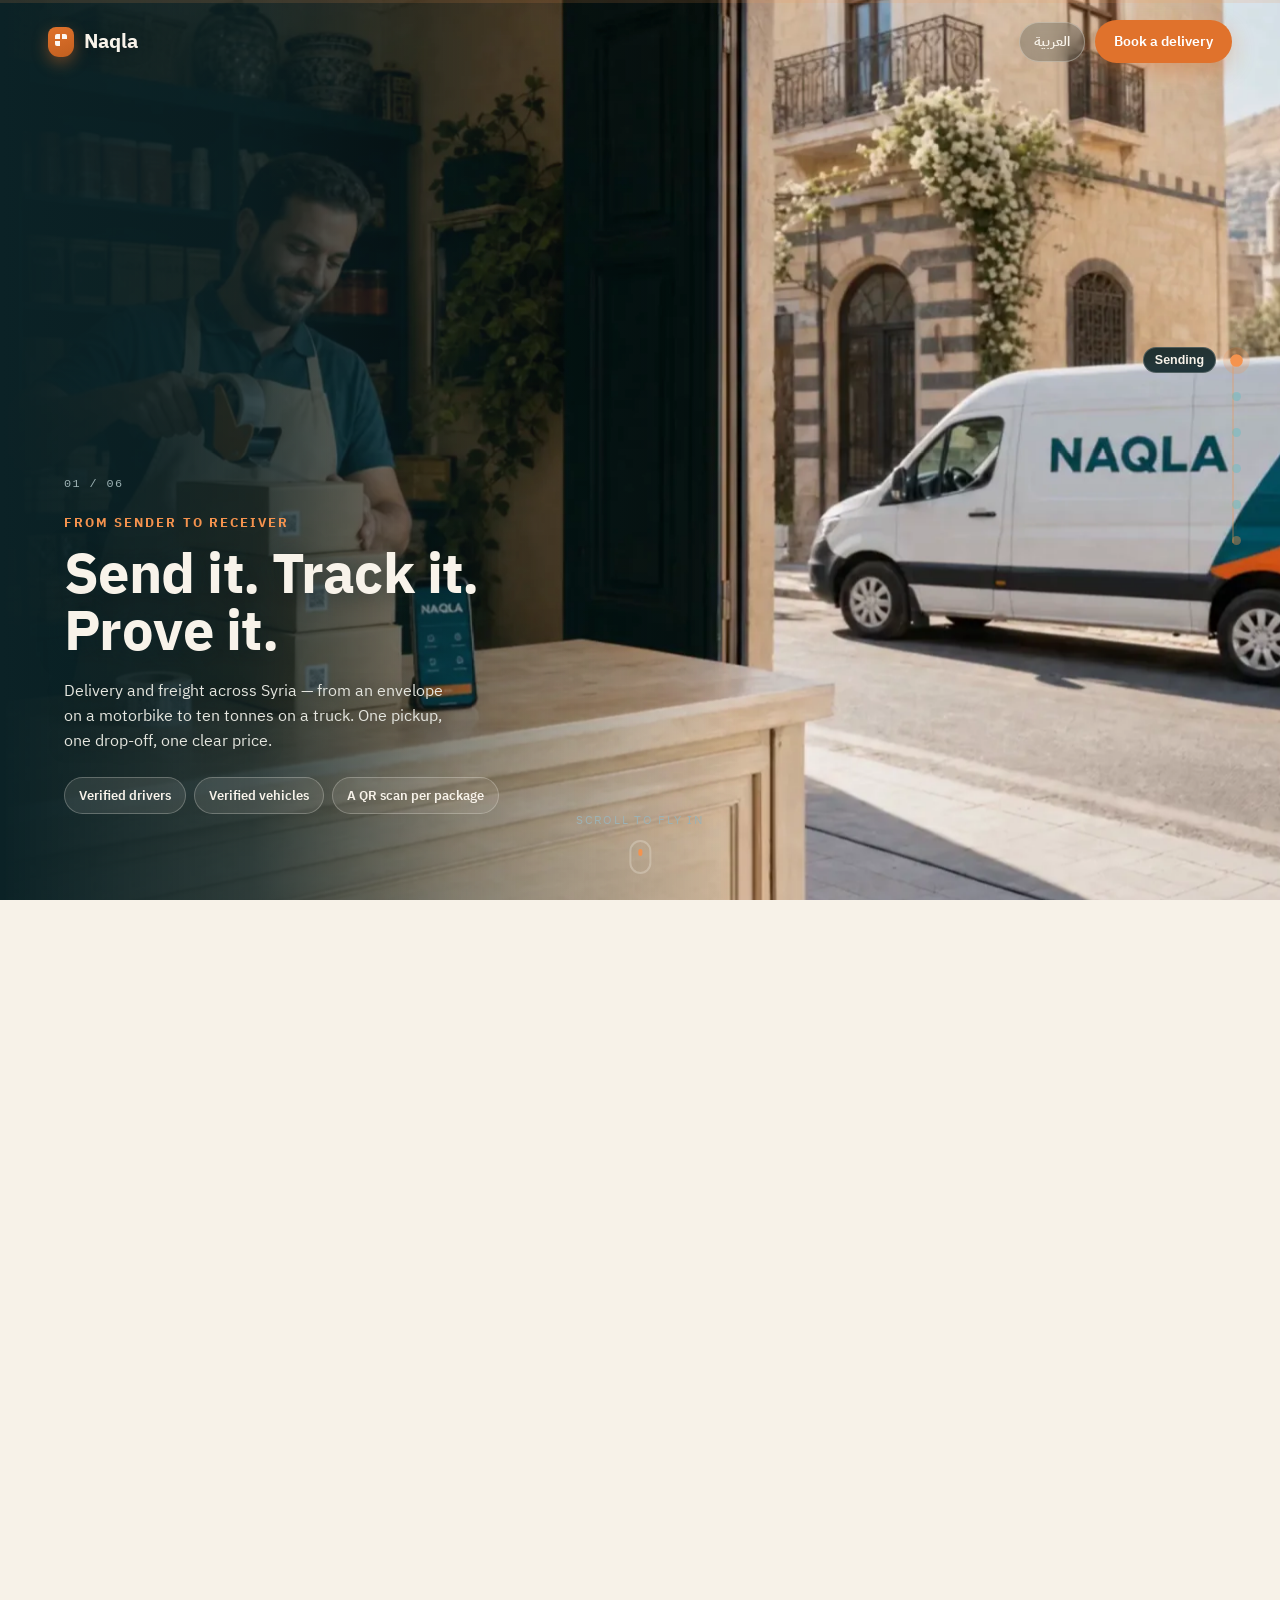
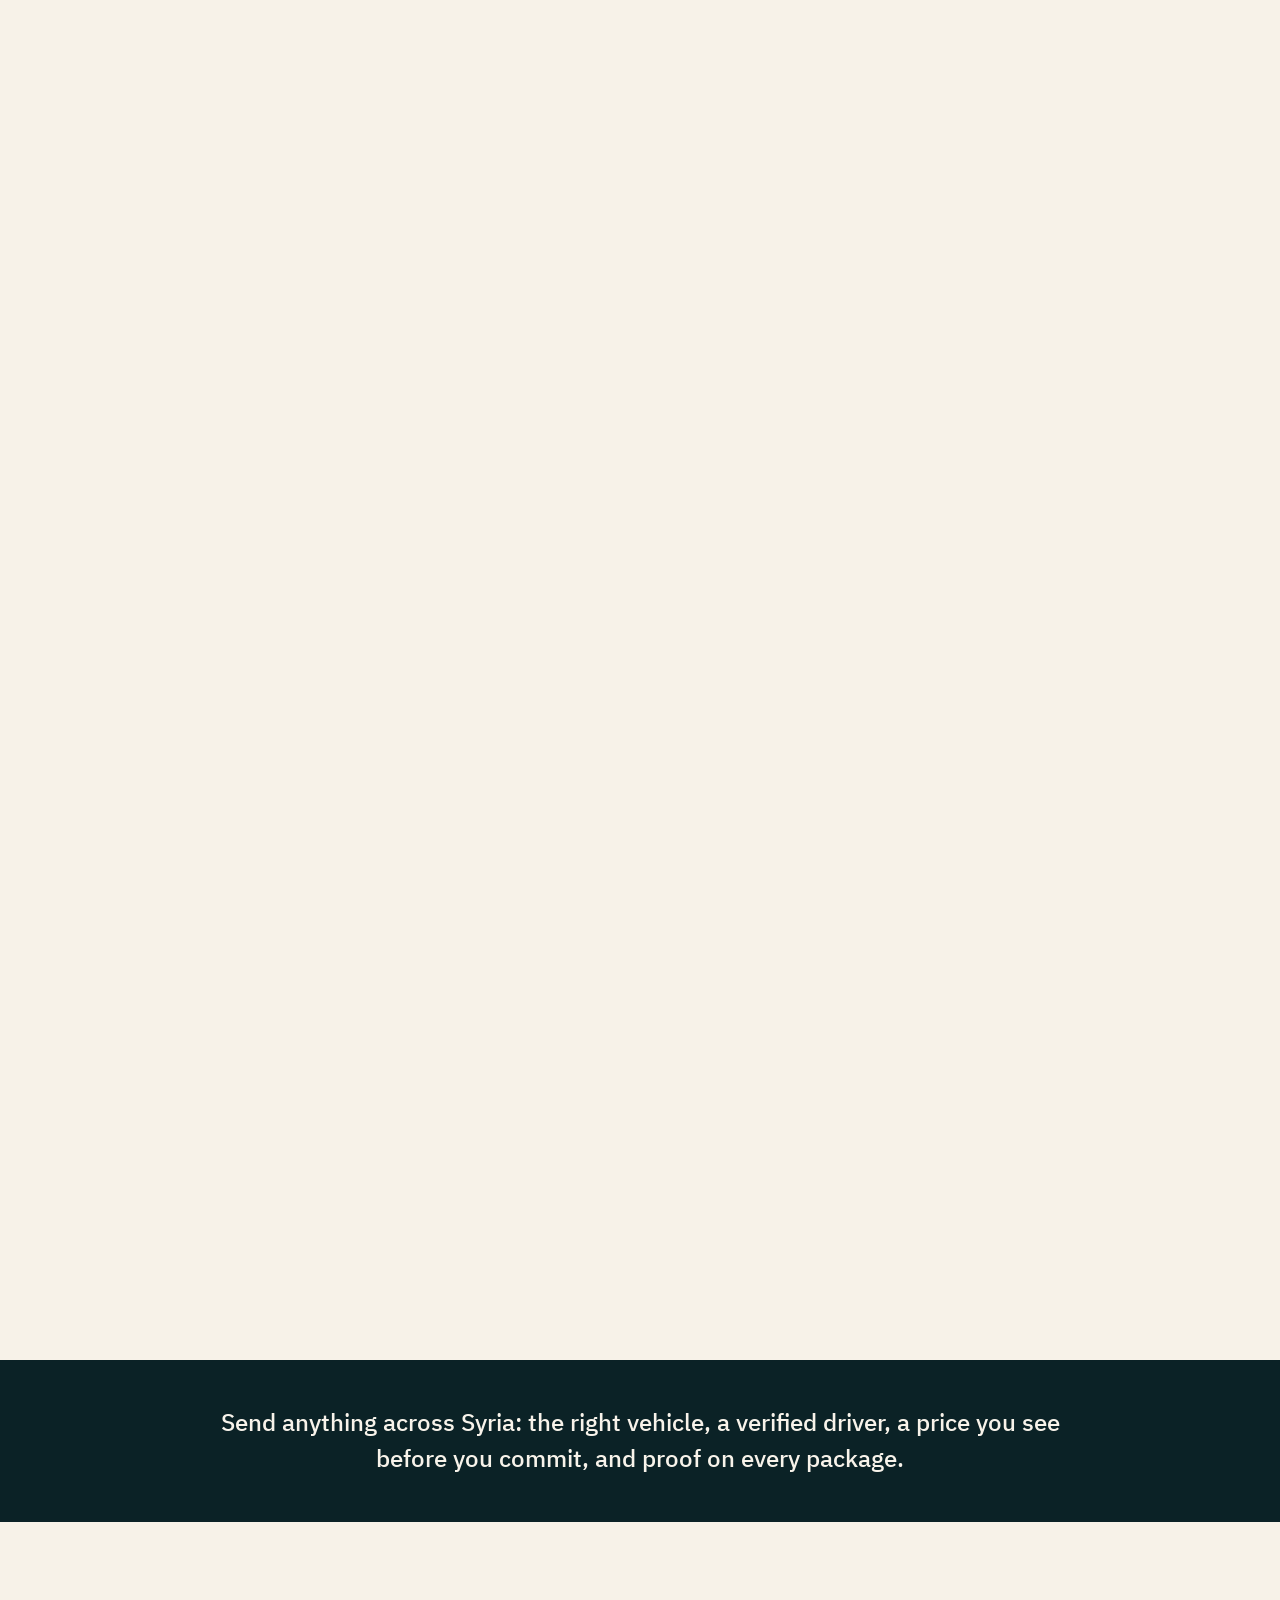
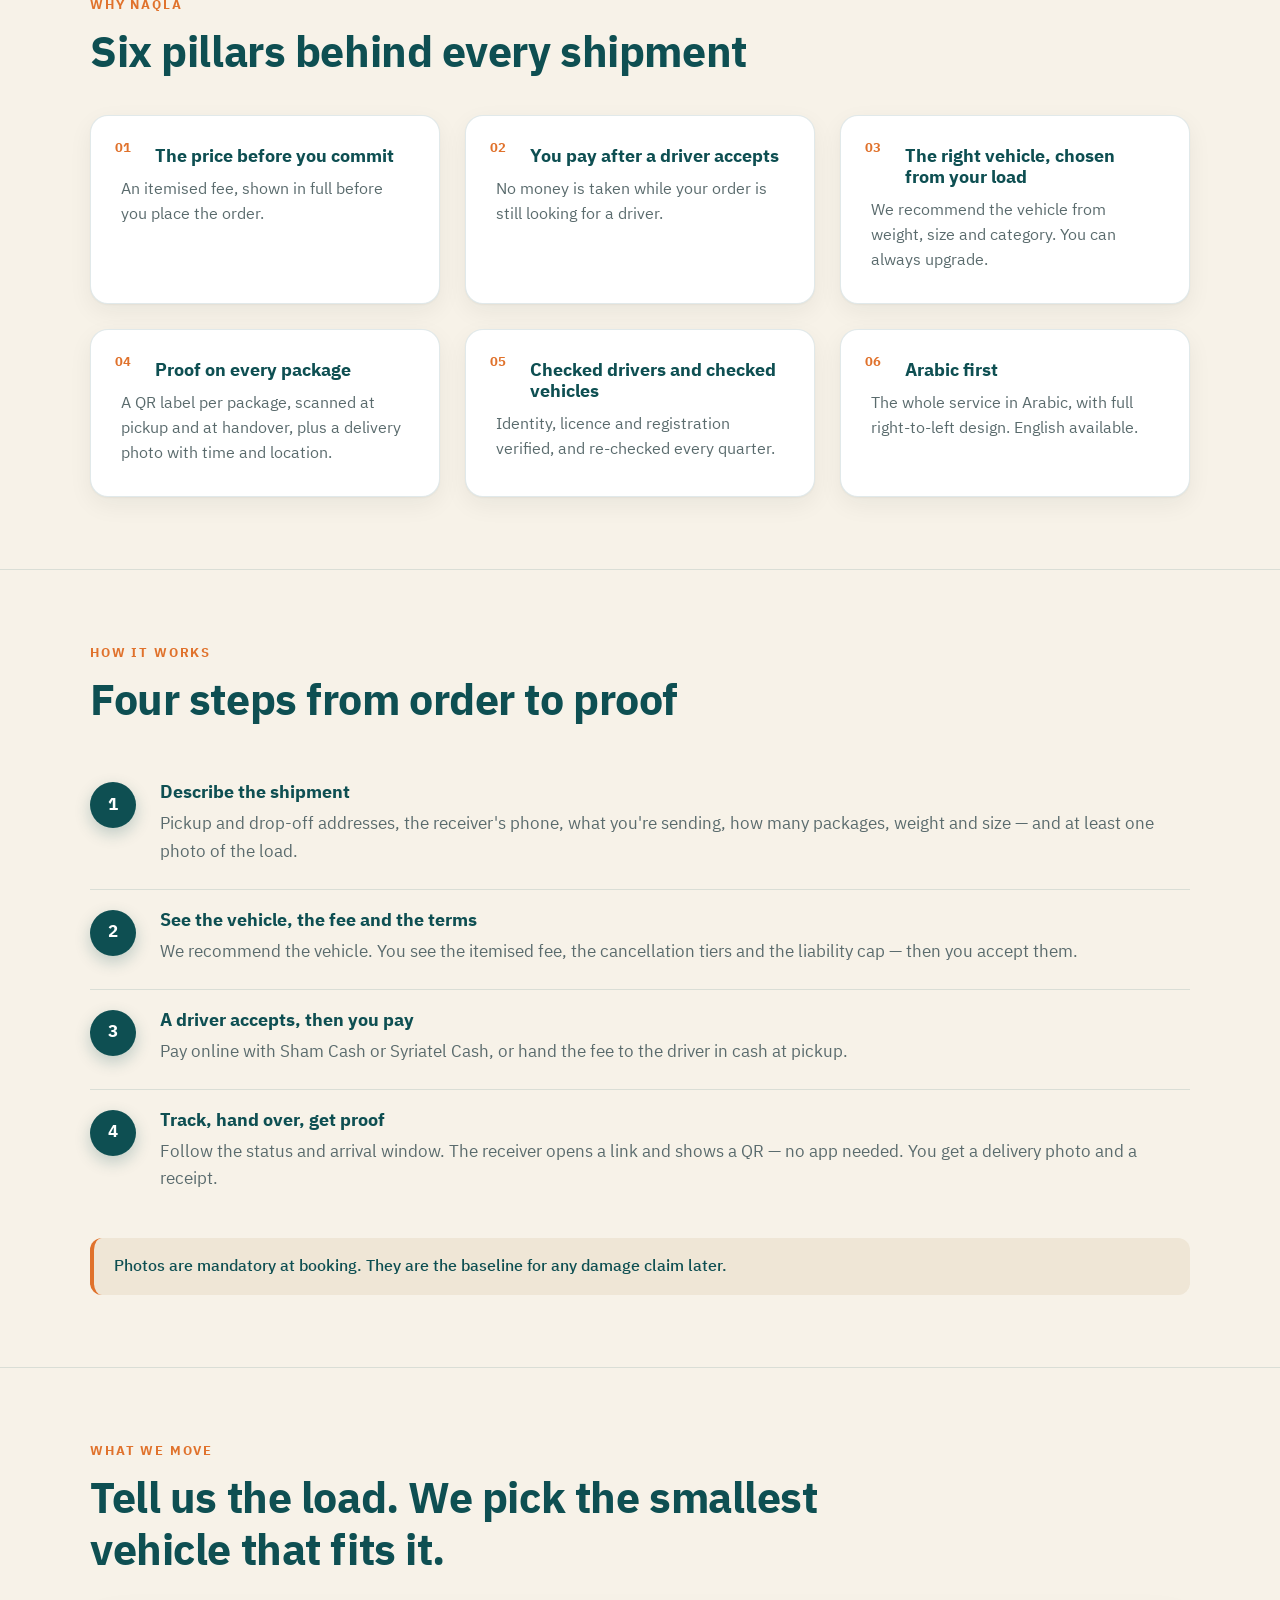
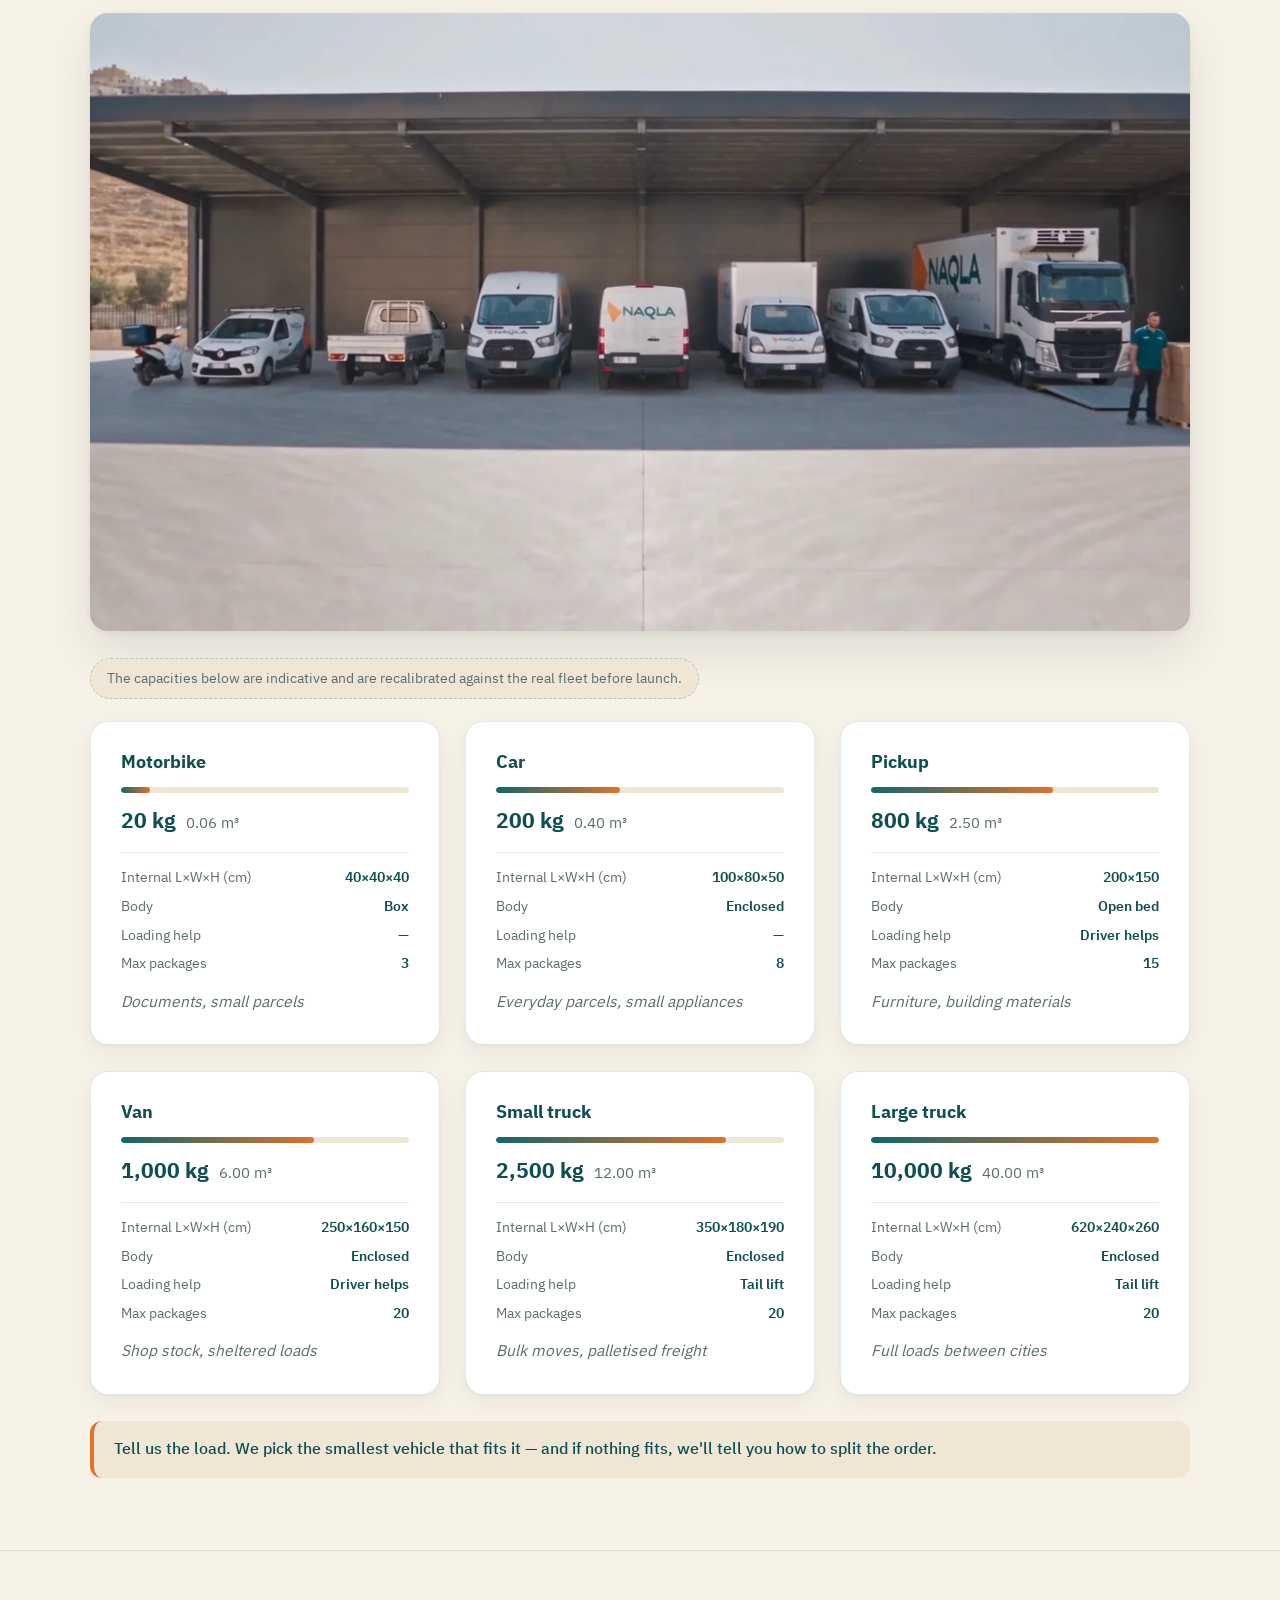
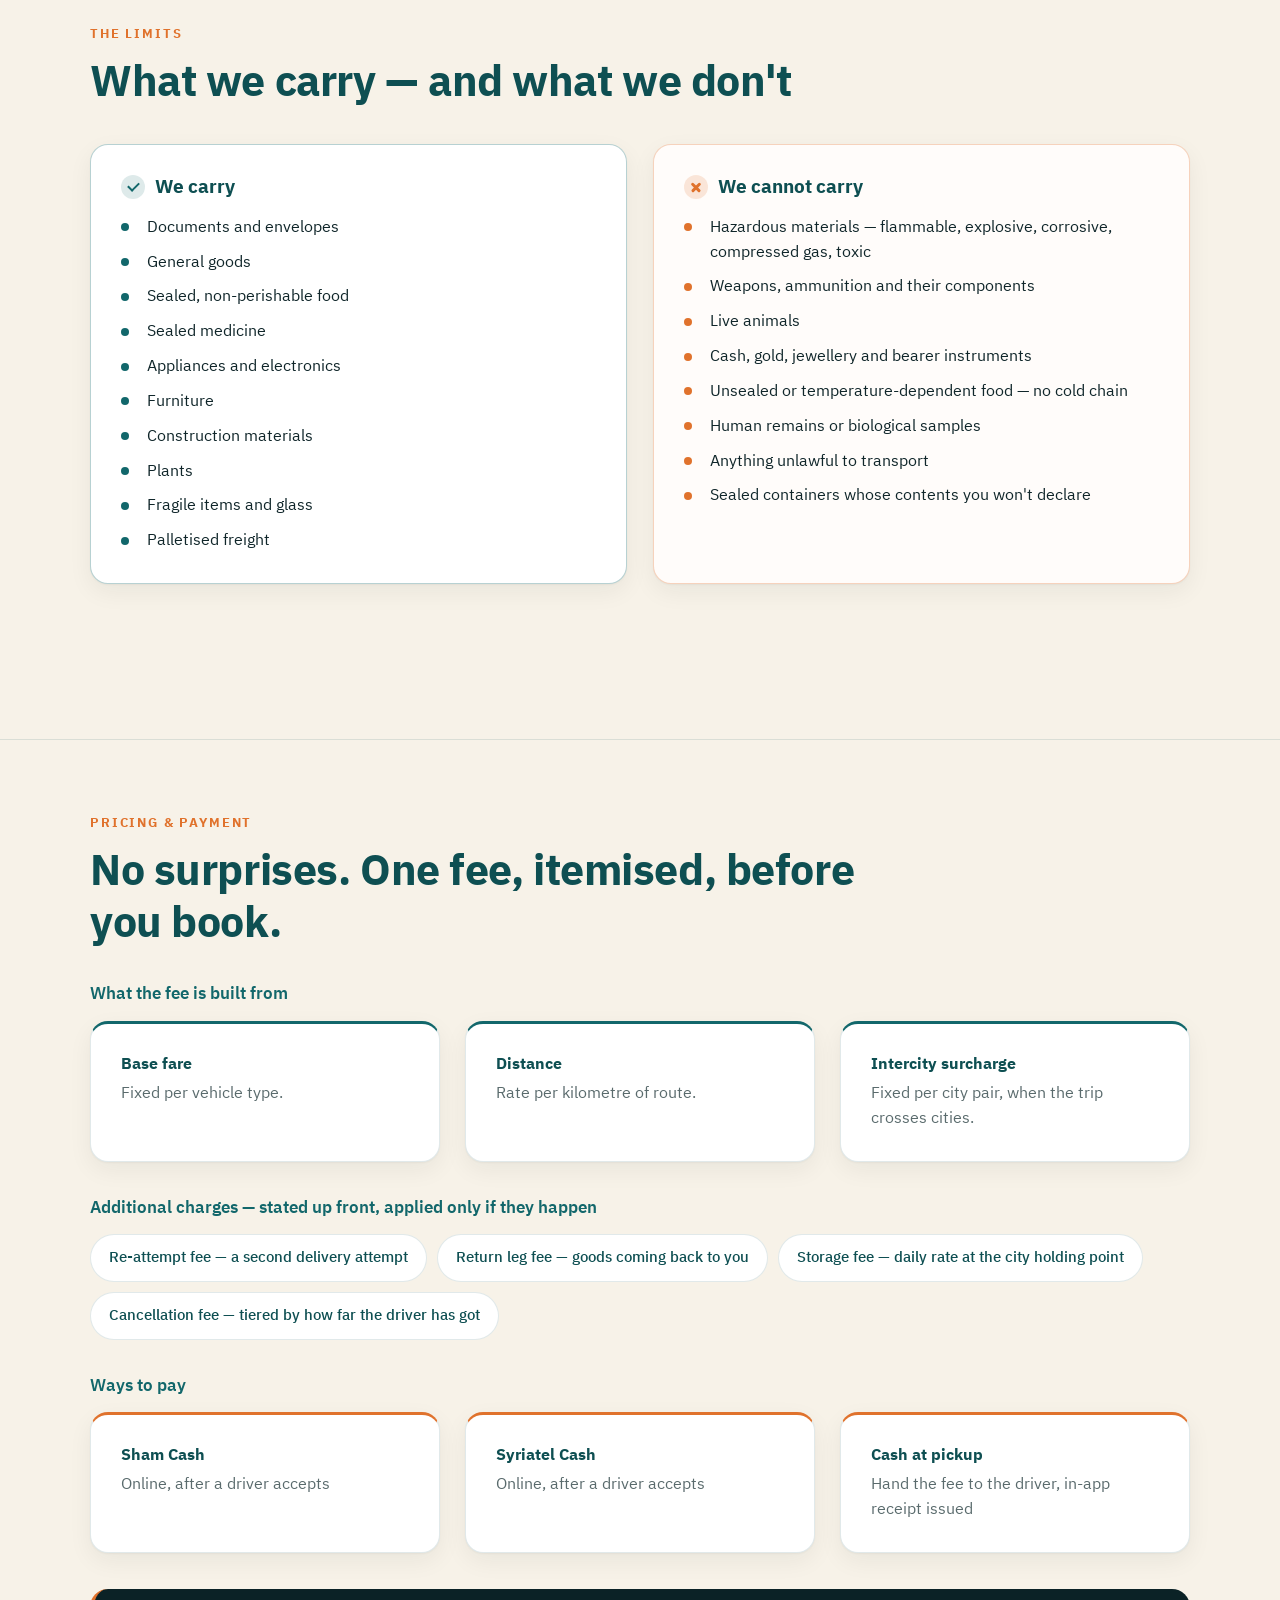
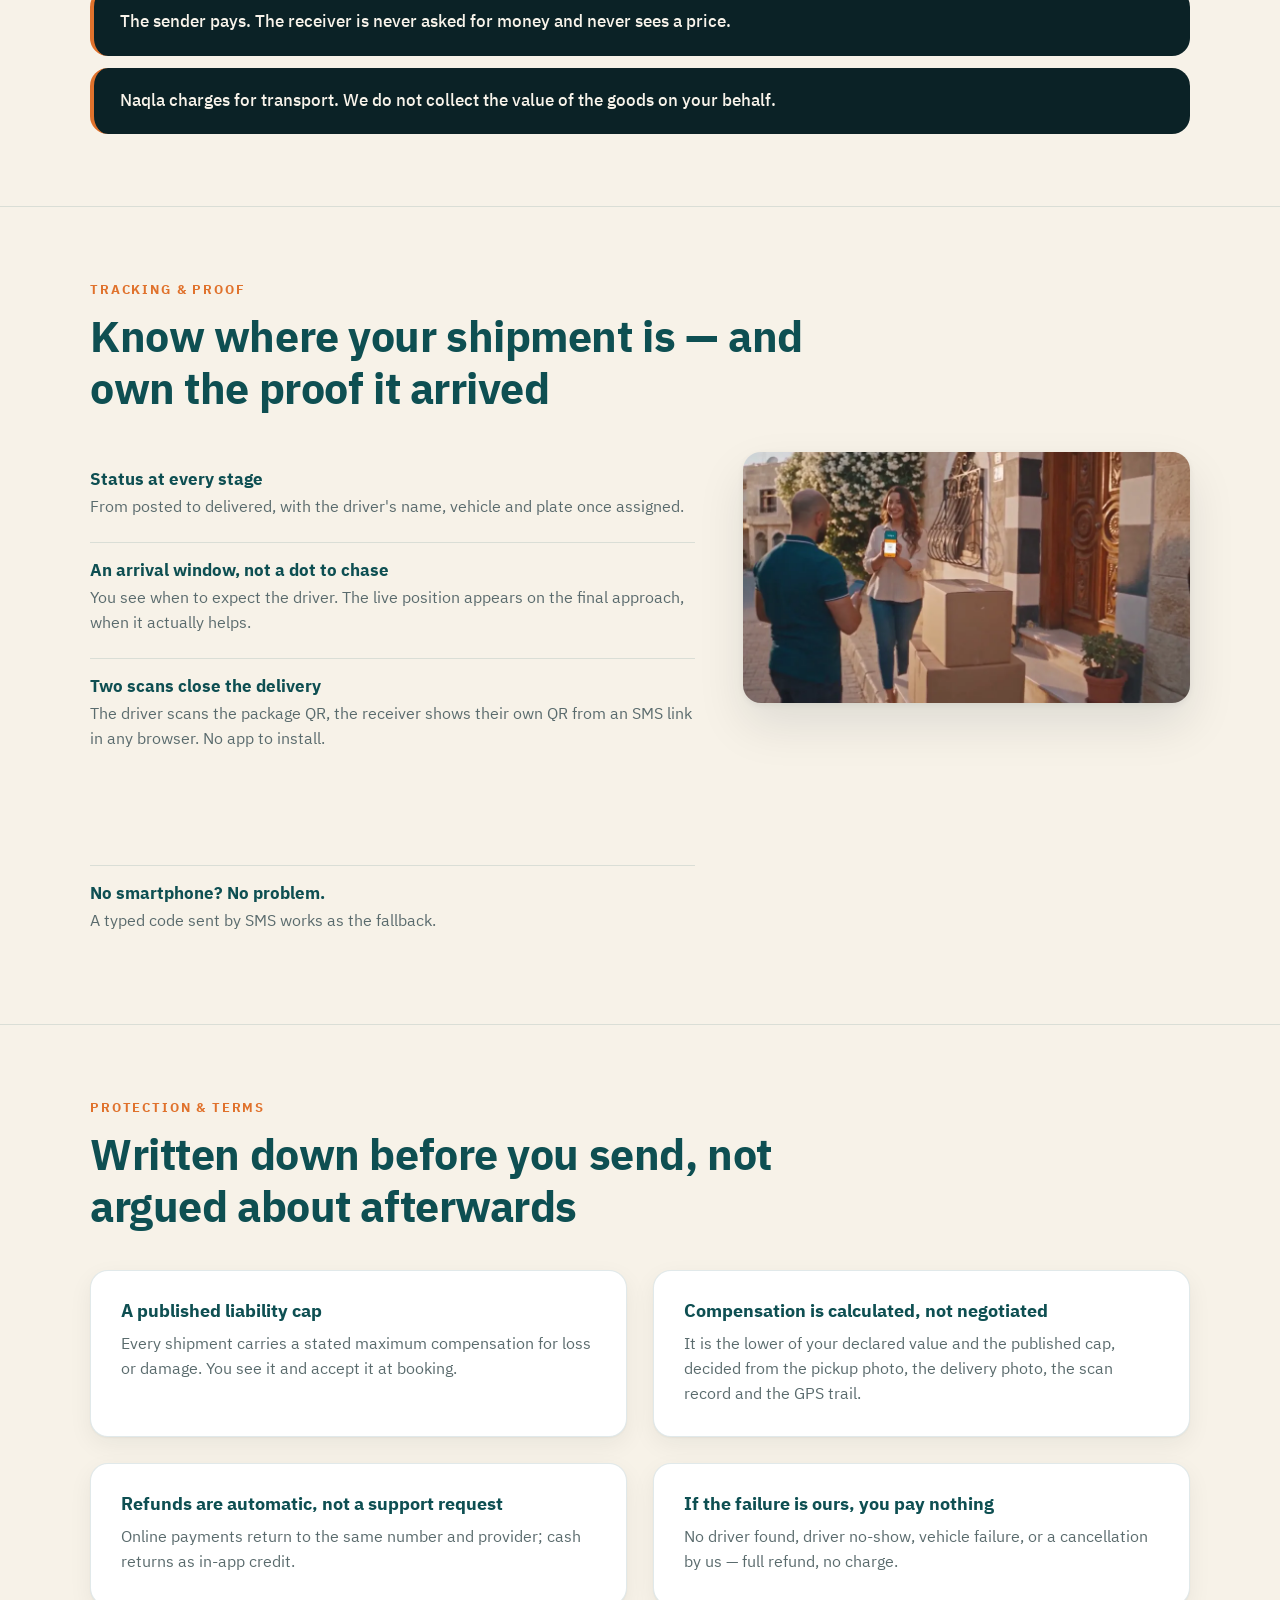
==== commit 5783aed1: "Rebuild the camera flight: Damascus-specific, NAQLA-branded (v2) Replaces the film with a re-shot si" ====
--- a/en/index.html
+++ b/en/index.html
@@ -126,7 +126,7 @@
         <h2 class="s-title" id="fleet-title">Tell us the load. We pick the smallest vehicle that fits it.</h2>
       </header>
         <figure class="shot reveal">
-          <img src="../assets/img/fleet.webp" width="1800" height="1018" loading="lazy" decoding="async"
+          <img src="../assets/img/fleet@1800.webp" width="1800" height="1013" loading="lazy" decoding="async"
                alt="Naqla&#39;s six vehicle types in the fleet yard">
         </figure>
         <p class="caveat reveal">The capacities below are indicative and are recalibrated against the real fleet before launch.</p>
